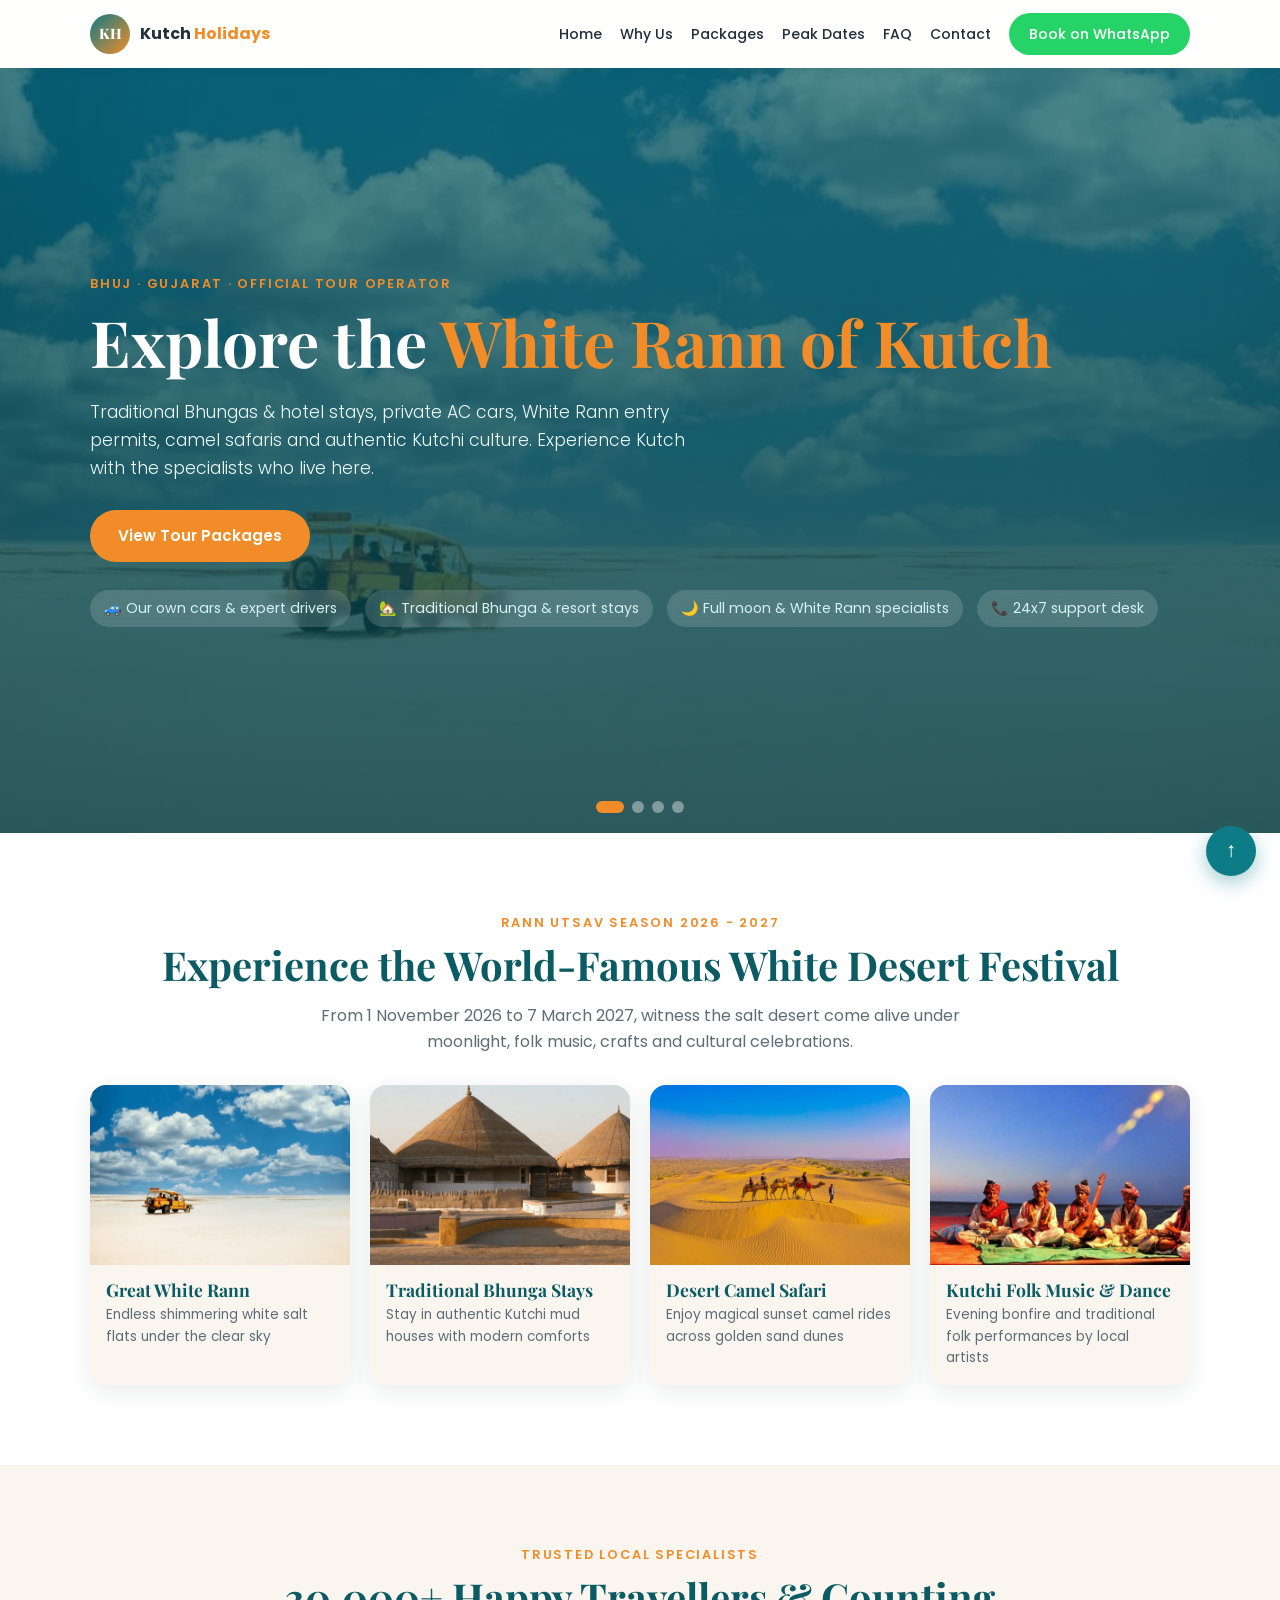
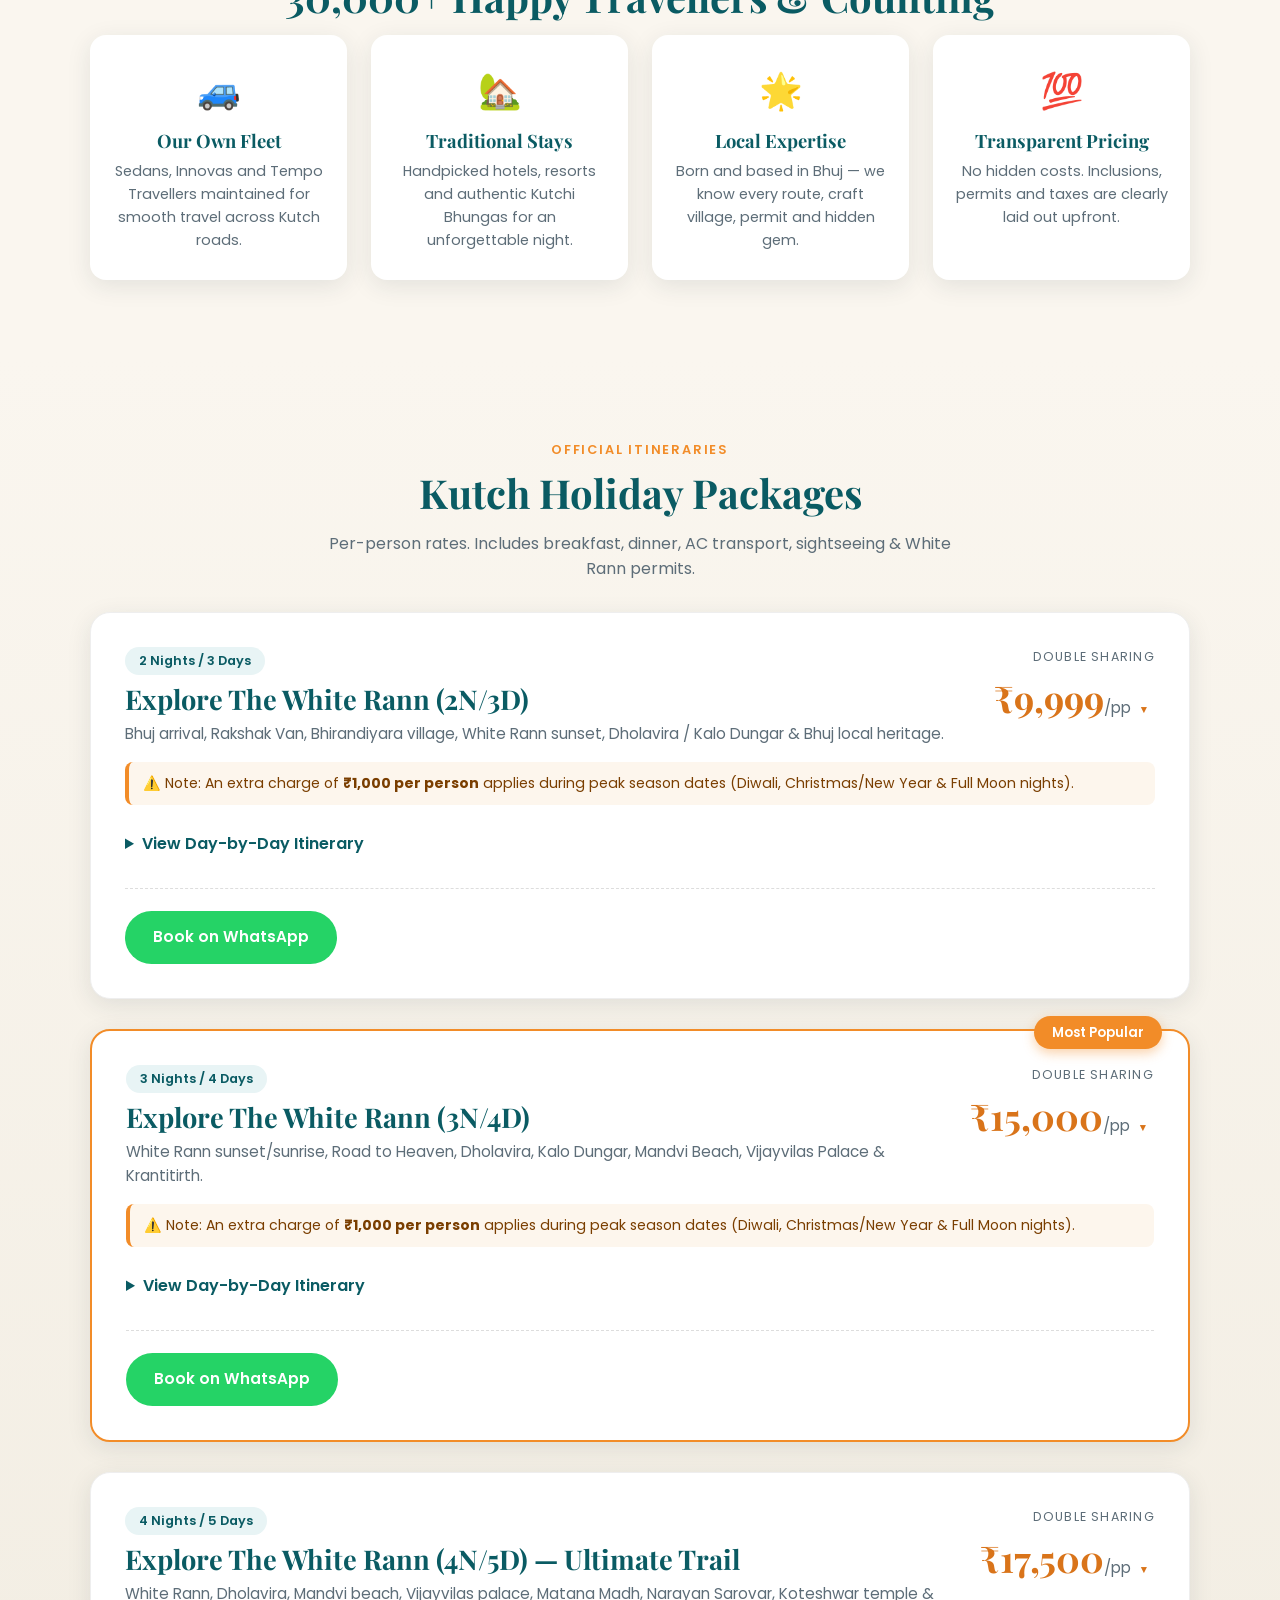
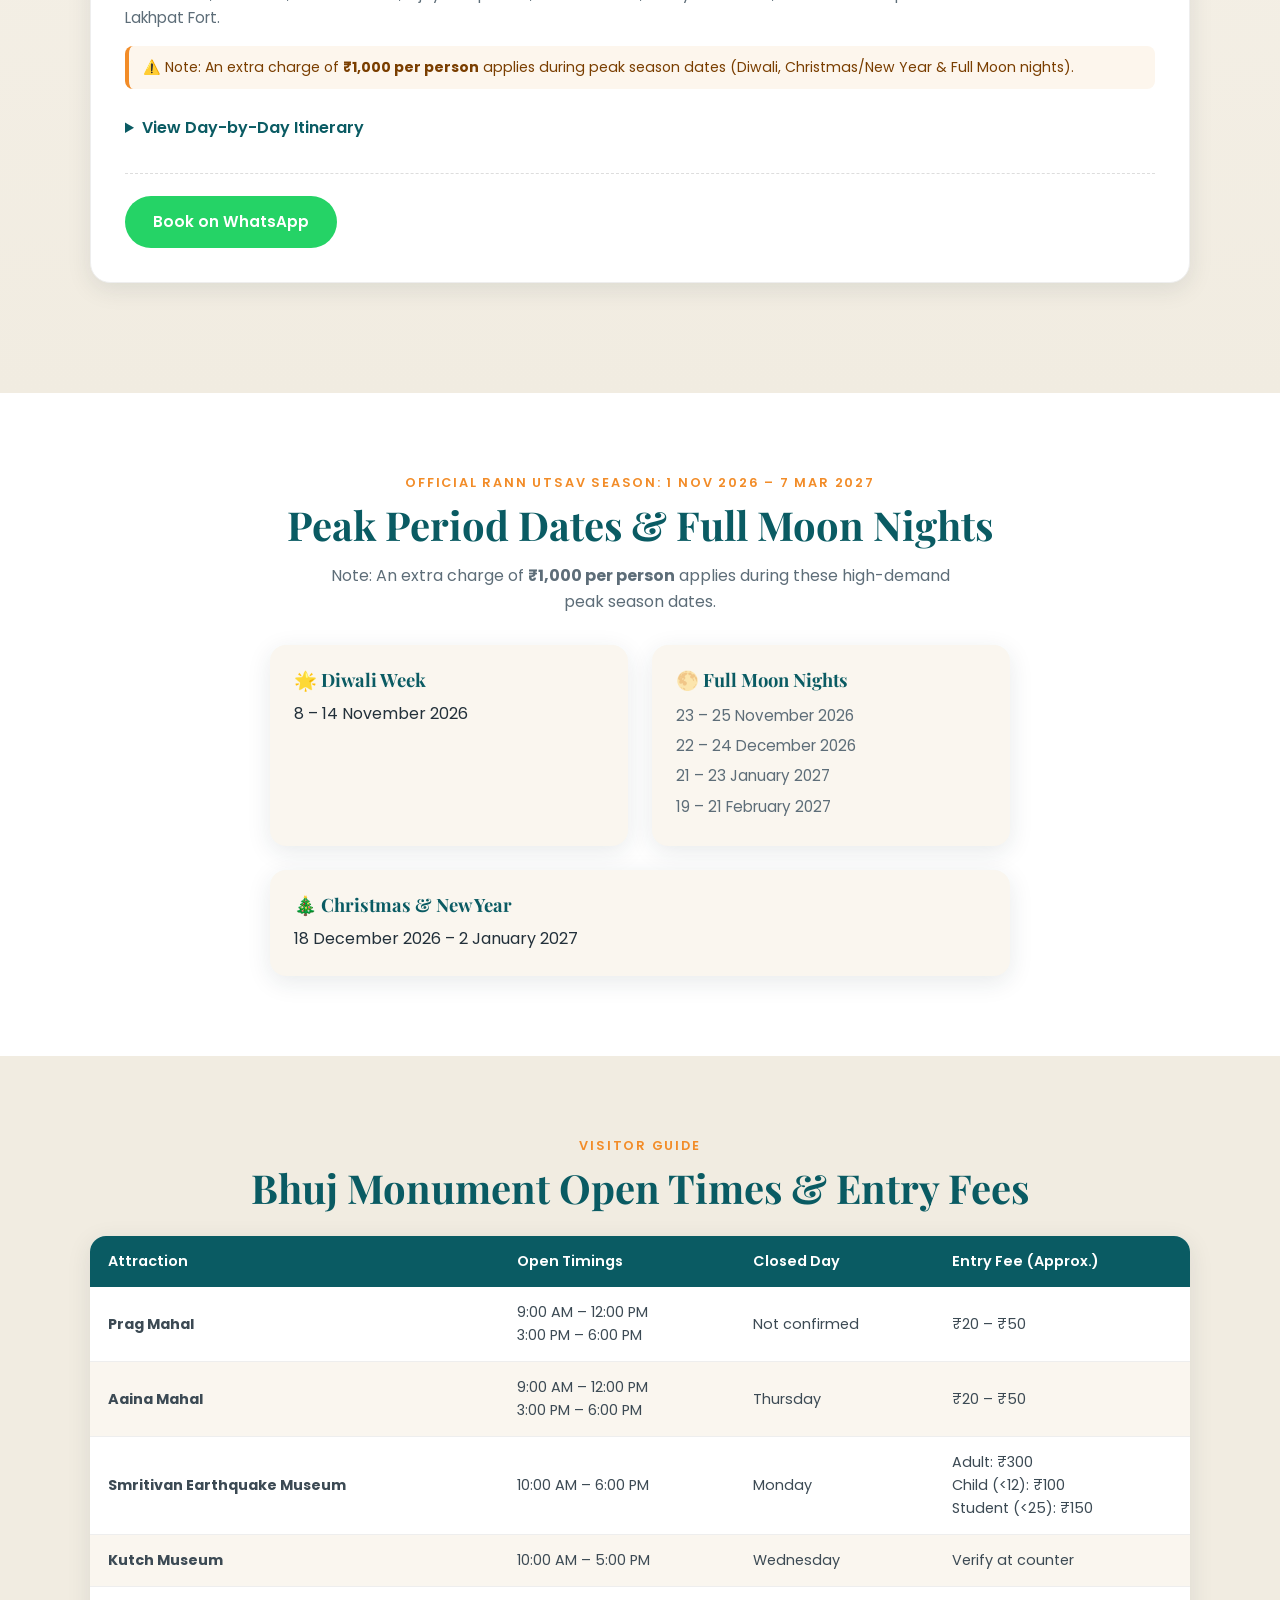
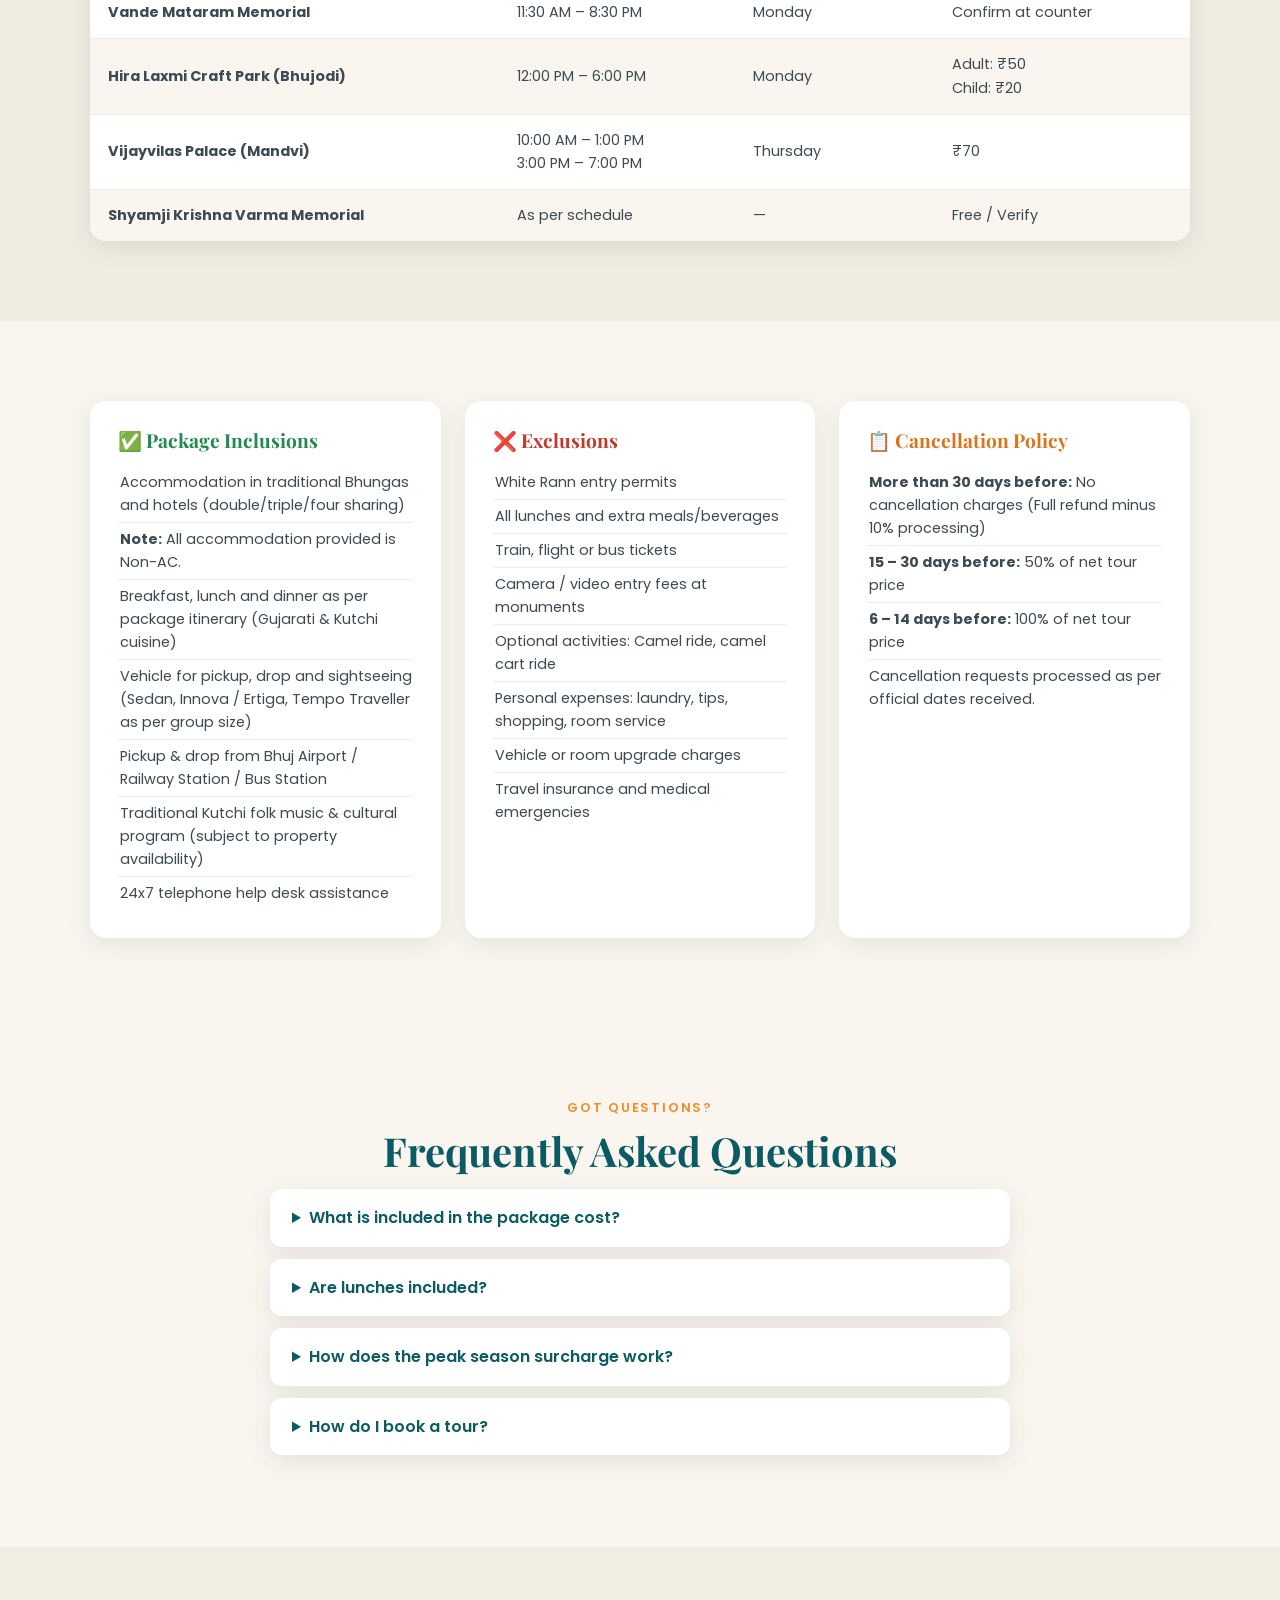
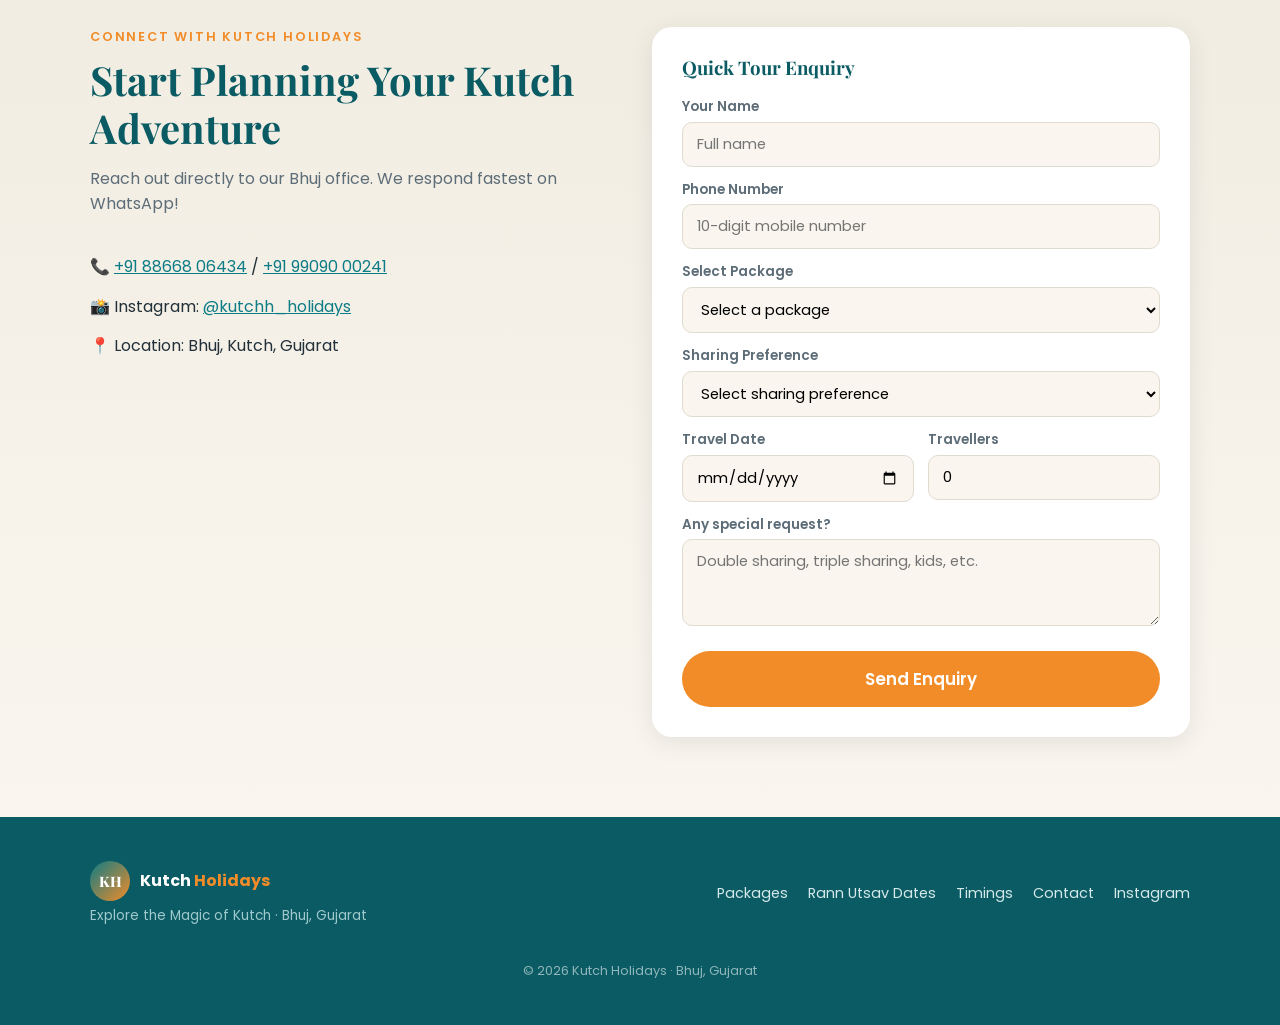
==== website/index.html @ f2c09409 "Initial commit of Kutch Holidays website" ====
<!DOCTYPE html>
<html lang="en">
<head>
<meta charset="UTF-8">
<meta name="viewport" content="width=device-width, initial-scale=1.0">
<title>Kutch Holidays — Explore the Magic of Kutch | Bhuj, Gujarat</title>
<meta name="description" content="Official Kutch Holidays tour packages in Bhuj, Gujarat. 2N/3D, 3N/4D and 4N/5D trips to the Great White Rann, Rann Utsav, Dholavira, Kalo Dungar, Mandvi & craft villages.">
<link rel="preconnect" href="https://fonts.googleapis.com">
<link rel="preconnect" href="https://fonts.gstatic.com" crossorigin>
<link href="https://fonts.googleapis.com/css2?family=Poppins:wght@300;400;500;600;700;800&family=Playfair+Display:wght@600;700;800&display=swap" rel="stylesheet">
<link rel="stylesheet" href="style.css">
</head>
<body>

<!-- ============ NAVBAR ============ -->
<header class="navbar" id="navbar">
  <div class="container nav-inner">
    <a href="#home" class="brand">
      <span class="brand-mark">KH</span>
      <span class="brand-text">Kutch <em>Holidays</em></span>
    </a>
    <nav class="nav-links" id="navLinks">
      <a href="#home">Home</a>
      <a href="#about">Why Us</a>
      <a href="#packages">Packages</a>
      <a href="#peak-dates">Peak Dates</a>
      <a href="#faq">FAQ</a>
      <a href="#contact">Contact</a>
      <a class="btn btn-wa nav-cta" href="https://wa.me/918866806434?text=Hi%20Kutch%20Holidays!%20I%20want%20to%20plan%20a%20trip%20to%20Kutch." target="_blank" rel="noopener">Book on WhatsApp</a>
    </nav>
    <button class="hamburger" id="hamburger" aria-label="Menu">☰</button>
  </div>
</header>

<!-- ============ HERO WITH SLIDER ============ -->
<section class="hero" id="home">
  <!-- Automatic Image Slider Background using high-quality user photos -->
  <div class="hero-slider" id="heroSlider">
    <div class="slide active" style="background-image: linear-gradient(rgba(10,91,99,0.7), rgba(8,63,69,0.85)), url('images/white-rann.webp')"></div>
    <div class="slide" style="background-image: linear-gradient(rgba(10,91,99,0.7), rgba(8,63,69,0.85)), url('images/bhunga-stays.webp')"></div>
    <div class="slide" style="background-image: linear-gradient(rgba(10,91,99,0.7), rgba(8,63,69,0.85)), url('images/camel-safari.webp')"></div>
    <div class="slide" style="background-image: linear-gradient(rgba(10,91,99,0.7), rgba(8,63,69,0.85)), url('images/folk-music.webp')"></div>
  </div>

  <div class="container hero-content">
    <p class="eyebrow">Bhuj · Gujarat · Official Tour Operator</p>
    <h1>Explore the <span class="accent">White Rann of Kutch</span></h1>
    <p class="hero-sub">Traditional Bhungas & hotel stays, private AC cars, White Rann entry permits, camel safaris and authentic Kutchi culture. Experience Kutch with the specialists who live here.</p>
    <div class="hero-btns">
      <a href="#packages" class="btn btn-primary">View Tour Packages</a>
    </div>
    <ul class="hero-badges">
      <li>🚙 Our own cars & expert drivers</li>
      <li>🏡 Traditional Bhunga & resort stays</li>
      <li>🌙 Full moon & White Rann specialists</li>
      <li>📞 24x7 support desk</li>
    </ul>
  </div>

  <!-- Slider Dots Indicator -->
  <div class="slider-dots" id="sliderDots">
    <span class="dot active" onclick="currentSlide(0)"></span>
    <span class="dot" onclick="currentSlide(1)"></span>
    <span class="dot" onclick="currentSlide(2)"></span>
    <span class="dot" onclick="currentSlide(3)"></span>
  </div>
</section>

<!-- ============ RANN UTSAV BANNER SHOWCASE ============ -->
<section class="section rann-showcase" id="rann-utsav">
  <div class="container">
    <p class="eyebrow center">Rann Utsav Season 2026 - 2027</p>
    <h2 class="center">Experience the World-Famous White Desert Festival</h2>
    <p class="lead center">From 1 November 2026 to 7 March 2027, witness the salt desert come alive under moonlight, folk music, crafts and cultural celebrations.</p>

    <div class="rann-gallery-slider">
      <div class="rann-slide">
        <img src="images/white-rann.webp" alt="Great White Rann">
        <h3>Great White Rann</h3>
        <p>Endless shimmering white salt flats under the clear sky</p>
      </div>
      <div class="rann-slide">
        <img src="images/bhunga-stays.webp" alt="Traditional Bhunga Stays">
        <h3>Traditional Bhunga Stays</h3>
        <p>Stay in authentic Kutchi mud houses with modern comforts</p>
      </div>
      <div class="rann-slide">
        <img src="images/camel-safari.webp" alt="Desert Camel Safari">
        <h3>Desert Camel Safari</h3>
        <p>Enjoy magical sunset camel rides across golden sand dunes</p>
      </div>
      <div class="rann-slide">
        <img src="images/folk-music.webp" alt="Kutchi Folk Music & Dance">
        <h3>Kutchi Folk Music & Dance</h3>
        <p>Evening bonfire and traditional folk performances by local artists</p>
      </div>
    </div>
  </div>
</section>

<!-- ============ STATS / WHY KUTCH ============ -->
<section class="section about" id="about">
  <div class="container">
    <p class="eyebrow center">Trusted Local Specialists</p>
    <h2 class="center">30,000+ Happy Travellers & Counting</h2>
    <div class="grid grid-4 feature-grid">
      <div class="feature-card"><div class="feature-icon">🚙</div><h3>Our Own Fleet</h3><p>Sedans, Innovas and Tempo Travellers maintained for smooth travel across Kutch roads.</p></div>
      <div class="feature-card"><div class="feature-icon">🏡</div><h3>Traditional Stays</h3><p>Handpicked hotels, resorts and authentic Kutchi Bhungas for an unforgettable night.</p></div>
      <div class="feature-card"><div class="feature-icon">🌟</div><h3>Local Expertise</h3><p>Born and based in Bhuj — we know every route, craft village, permit and hidden gem.</p></div>
      <div class="feature-card"><div class="feature-icon">💯</div><h3>Transparent Pricing</h3><p>No hidden costs. Inclusions, permits and taxes are clearly laid out upfront.</p></div>
    </div>
  </div>
</section>

<!-- ============ PACKAGES ============ -->
<section class="section packages" id="packages">
  <div class="container">
    <p class="eyebrow center">Official Itineraries</p>
    <h2 class="center">Kutch Holiday Packages</h2>
    <p class="lead center">Per-person rates. Includes breakfast, dinner, AC transport, sightseeing & White Rann permits.</p>

    <!-- ---- Package 1 : 2N/3D ---- -->
    <article class="pkg-card" id="pkg-2n">
      <div class="pkg-head">
        <div class="pkg-title-block">
          <span class="pkg-days">2 Nights / 3 Days</span>
          <h3>Explore The White Rann (2N/3D)</h3>
          <p class="pkg-tagline">Bhuj arrival, Rakshak Van, Bhirandiyara village, White Rann sunset, Dholavira / Kalo Dungar & Bhuj local heritage.</p>
        </div>
        <div class="pkg-price-block">
          <span class="price-from" id="label-2n">Double Sharing</span>
          <div class="price-arrow-wrap" onclick="openRateModal('2N/3D Explore The White Rann', '₹9,999', '₹9,500', '₹9,000', 'price-2n', 'label-2n')">
            <span class="price" id="price-2n">₹9,999<span class="pp">/pp</span></span>
            <span class="dropdown-arrow">▼</span>
          </div>
        </div>
      </div>
      <p class="peak-note">⚠️ <em>Note: An extra charge of <strong>₹1,000 per person</strong> applies during peak season dates (Diwali, Christmas/New Year & Full Moon nights).</em></p>
      <details class="itin-toggle">
        <summary>View Day-by-Day Itinerary</summary>
        <ol class="itin">
          <li><strong>Day 1 · Arrival & White Rann Sunset</strong><br>Pickup from Bhuj Airport / Railway Station / Bus Station. Transfer to traditional Bhunga / cottage / tent in Kutch. Visit <em>Rakshak Van</em> (natural beauty & greenery) and <em>Bhirandiyara Village</em>. Proceed to the spectacular <em>Great White Rann</em> for sunset and photography. Enjoy craft stalls at Rann Utsav, optional camel/cart ride, and traditional Kutchi folk musical program with bonfire (subject to property availability). Dinner and overnight stay in Kutch. <em>(Dinner included)</em></li>
          <li><strong>Day 2 · Rann Sunrise, Kalo Dungar & Dholavira</strong><br>Early morning sunrise view at White Rann, return for breakfast. Drive through <em>Road to Heaven</em> (subject to operational status). Explore <em>Dholavira</em> (Indus Valley Civilization archaeological site), <em>Kalo Dungar</em> (Black Hill, highest point in Kutch), Guru Dattatreya Temple, and Magnetic Hill. Return to hotel. Dinner and overnight stay in Kutch. <em>(Breakfast & Dinner)</em></li>
          <li><strong>Day 3 · Bhuj Local Sightseeing & Departure</strong><br>Breakfast and check-out. Bhuj local sightseeing covering <em>Swaminarayan Temple</em>, <em>Aaina Mahal</em> (mirror work, closed Thursdays), <em>Prag Mahal</em>, <em>Kutch Museum</em> (closed Wednesdays), <em>Vande Mataram Memorial</em> (closed Mondays), <em>Hira Laxmi Memorial Craft Park</em> (closed Mondays), and <em>Bhujodi Craft Village</em>. Drop at Bhuj Airport / Railway Station. Tour ends with wonderful memories! <em>(Breakfast included)</em></li>
        </ol>
      </details>
      <div class="pkg-foot">
        <a class="btn btn-wa" href="https://wa.me/918866806434?text=Hi%20Kutch%20Holidays!%20I%20am%20interested%20in%20the%202N%2F3D%20Explore%20The%20White%20Rann%20package.%20Please%20share%20availability." target="_blank" rel="noopener">Book on WhatsApp</a>
      </div>
    </article>

    <!-- ---- Package 2 : 3N/4D (Most Popular) ---- -->
    <article class="pkg-card popular" id="pkg-3n">
      <div class="ribbon">Most Popular</div>
      <div class="pkg-head">
        <div class="pkg-title-block">
          <span class="pkg-days">3 Nights / 4 Days</span>
          <h3>Explore The White Rann (3N/4D)</h3>
          <p class="pkg-tagline">White Rann sunset/sunrise, Road to Heaven, Dholavira, Kalo Dungar, Mandvi Beach, Vijayvilas Palace & Krantitirth.</p>
        </div>
        <div class="pkg-price-block">
          <span class="price-from" id="label-3n">Double Sharing</span>
          <div class="price-arrow-wrap" onclick="openRateModal('3N/4D Explore The White Rann', '₹15,000', '₹14,000', '₹13,000', 'price-3n', 'label-3n')">
            <span class="price" id="price-3n">₹15,000<span class="pp">/pp</span></span>
            <span class="dropdown-arrow">▼</span>
          </div>
        </div>
      </div>
      <p class="peak-note">⚠️ <em>Note: An extra charge of <strong>₹1,000 per person</strong> applies during peak season dates (Diwali, Christmas/New Year & Full Moon nights).</em></p>
      <details class="itin-toggle">
        <summary>View Day-by-Day Itinerary</summary>
        <ol class="itin">
          <li><strong>Day 1 · Arrival, Rakshak Van & White Rann Sunset</strong><br>Pickup from Bhuj Airport / Railway Station / Bus Station. Check-in at traditional Bhunga / cottage / tent. Visit Rakshak Van and Bhirandiyara Village. Proceed to Great White Rann for sunset, Rann Utsav crafts, optional camel ride, folk music & bonfire. Overnight in Kutch. <em>(Dinner included)</em></li>
          <li><strong>Day 2 · Rann Sunrise, Road to Heaven, Dholavira & Kalo Dungar</strong><br>Sunrise at White Rann, breakfast at resort. Drive along Road to Heaven and Road to Infinity. Explore Dholavira Indus Valley site, Kalo Dungar (highest point), Dattatreya Temple, and Magnetic Hill. Overnight stay in Kutch. <em>(Breakfast & Dinner)</em></li>
          <li><strong>Day 3 · Mandvi Beach, Vijayvilas Palace & Krantitirth</strong><br>Breakfast at hotel. Drive to Mandvi — relax at scenic Mandvi Beach by the Arabian Sea. Visit historic <em>Vijayvilas Palace</em> with its royal architecture. Visit <em>Krantitirth</em> (Shyamji Krishna Varma Memorial) to learn about freedom fighters. Return to Bhuj for overnight stay. <em>(Breakfast & Dinner)</em></li>
          <li><strong>Day 4 · Bhuj Local Sightseeing & Departure</strong><br>Breakfast and check-out. Visit Swaminarayan Temple, Aaina Mahal, Prag Mahal, Kutch Museum, Vande Mataram Memorial, Hira Laxmi Craft Park, and Bhujodi craft village. Drop at Bhuj Airport / Railway Station. <em>(Breakfast included)</em></li>
        </ol>
      </details>
      <div class="pkg-foot">
        <a class="btn btn-wa" href="https://wa.me/918866806434?text=Hi%20Kutch%20Holidays!%20I%20am%20interested%20in%20the%203N%2F4D%20Explore%20The%20White%20Rann%20package.%20Please%20share%20availability." target="_blank" rel="noopener">Book on WhatsApp</a>
      </div>
    </article>

    <!-- ---- Package 3 : 4N/5D ---- -->
    <article class="pkg-card" id="pkg-4n">
      <div class="pkg-head">
        <div class="pkg-title-block">
          <span class="pkg-days">4 Nights / 5 Days</span>
          <h3>Explore The White Rann (4N/5D) — Ultimate Trail</h3>
          <p class="pkg-tagline">White Rann, Dholavira, Mandvi beach, Vijayvilas palace, Matana Madh, Narayan Sarovar, Koteshwar temple & Lakhpat Fort.</p>
        </div>
        <div class="pkg-price-block">
          <span class="price-from" id="label-4n">Double Sharing</span>
          <div class="price-arrow-wrap" onclick="openRateModal('4N/5D Explore The White Rann', '₹17,500', '₹16,500', '₹15,500', 'price-4n', 'label-4n')">
            <span class="price" id="price-4n">₹17,500<span class="pp">/pp</span></span>
            <span class="dropdown-arrow">▼</span>
          </div>
        </div>
      </div>
      <p class="peak-note">⚠️ <em>Note: An extra charge of <strong>₹1,000 per person</strong> applies during peak season dates (Diwali, Christmas/New Year & Full Moon nights).</em></p>
      <details class="itin-toggle">
        <summary>View Day-by-Day Itinerary</summary>
        <ol class="itin">
          <li><strong>Day 1 · Arrival, Rakshak Van & White Rann Sunset</strong><br>Pickup from Bhuj, check-in at traditional Bhunga/cottage. Visit Rakshak Van, Bhirandiyara Village, Great White Rann sunset, craft stalls, cultural folk program & bonfire. Overnight stay. <em>(Dinner included)</em></li>
          <li><strong>Day 2 · Sunrise, Road to Heaven, Dholavira & Kalo Dungar</strong><br>White Rann sunrise, breakfast. Road to Heaven, Dholavira Indus Valley site, Kalo Dungar Black Hill, Dattatreya Temple & Magnetic Hill. Overnight stay. <em>(Breakfast & Dinner)</em></li>
          <li><strong>Day 3 · Mandvi Beach, Vijayvilas Palace & Krantitirth</strong><br>Breakfast, drive to Mandvi. Mandvi Beach coastal relaxation, Vijayvilas Palace royal architecture, Krantitirth patriotic memorial. Return to Bhuj for overnight stay. <em>(Breakfast & Dinner)</em></li>
          <li><strong>Day 4 · Matana Madh, Narayan Sarovar, Koteshwar & Lakhpat Fort</strong><br>Breakfast at hotel. Visit sacred pilgrimage site <em>Matana Madh</em>, holy <em>Narayan Sarovar</em> lake, <em>Koteshwar Mahadev Temple</em> near the Arabian Sea, and historic <em>Lakhpat Fort</em> with stunning border views. Return to Bhuj for overnight stay. <em>(Breakfast & Dinner)</em></li>
          <li><strong>Day 5 · Bhuj Local Sightseeing & Departure</strong><br>Breakfast and check-out. Bhuj local sightseeing: Swaminarayan Temple, Aaina Mahal, Prag Mahal, Kutch Museum, Vande Mataram Memorial, Hira Laxmi Craft Park, Bhujodi craft village. Drop at Bhuj Airport / Railway Station. Tour ends! <em>(Breakfast included)</em></li>
        </ol>
      </details>
      <div class="pkg-foot">
        <a class="btn btn-wa" href="https://wa.me/918866806434?text=Hi%20Kutch%20Holidays!%20I%20am%20interested%20in%20the%204N%2F5D%20Explore%20The%20White%20Rann%20package.%20Please%20share%20availability." target="_blank" rel="noopener">Book on WhatsApp</a>
      </div>
    </article>
  </div>
</section>

<!-- ============ RATE CHECK POPUP MODAL ============ -->
<div class="modal-overlay" id="rateModal">
  <div class="modal-card">
    <button class="modal-close" onclick="closeRateModal()">✕</button>
    <h3 id="modalPkgTitle">Package Rates</h3>
    <p class="modal-subtitle">Select your sharing preference below:</p>

    <div class="modal-select-group">
      <label>Sharing Type</label>
      <select id="sharingSelect" onchange="updateSharingRate()">
        <option value="double">Double Sharing</option>
        <option value="triple">Triple Sharing</option>
        <option value="four">Four Sharing</option>
      </select>
    </div>

    <div class="modal-price-box">
      <span class="modal-price-label">Per Person Rate</span>
      <span class="modal-price-val" id="modalPriceVal">₹9,999</span>
    </div>

    <div class="modal-note">
      ⚠️ <strong>Peak Season Note:</strong> An extra charge of <strong>₹1,000 per person</strong> applies during Diwali, Christmas/New Year and Full Moon nights.
    </div>

    <div class="modal-actions">
      <button class="btn btn-primary" style="width:100%" onclick="applyCustomPackageInquiry()">Custom Package Inquiry</button>
    </div>
  </div>
</div>

<!-- ============ RANN UTSAV PEAK DATES ============ -->
<section class="section peak-section" id="peak-dates">
  <div class="container narrow">
    <p class="eyebrow center">Official Rann Utsav Season: 1 Nov 2026 – 7 Mar 2027</p>
    <h2 class="center">Peak Period Dates & Full Moon Nights</h2>
    <p class="center lead">Note: An extra charge of <strong>₹1,000 per person</strong> applies during these high-demand peak season dates.</p>
    <div class="grid grid-2 peak-grid">
      <div class="peak-card">
        <h3>🌟 Diwali Week</h3>
        <p>8 – 14 November 2026</p>
      </div>
      <div class="peak-card">
        <h3>🌕 Full Moon Nights</h3>
        <ul>
          <li>23 – 25 November 2026</li>
          <li>22 – 24 December 2026</li>
          <li>21 – 23 January 2027</li>
          <li>19 – 21 February 2027</li>
        </ul>
      </div>
      <div class="peak-card" style="grid-column:1/-1">
        <h3>🎄 Christmas & New Year</h3>
        <p>18 December 2026 – 2 January 2027</p>
      </div>
    </div>
  </div>
</section>

<!-- ============ MONUMENT TIMINGS ============ -->
<section class="section monument-section" id="monuments">
  <div class="container">
    <p class="eyebrow center">Visitor Guide</p>
    <h2 class="center">Bhuj Monument Open Times & Entry Fees</h2>
    <div class="table-wrap">
      <table class="monument-table">
        <thead>
          <tr>
            <th>Attraction</th>
            <th>Open Timings</th>
            <th>Closed Day</th>
            <th>Entry Fee (Approx.)</th>
          </tr>
        </thead>
        <tbody>
          <tr>
            <td><strong>Prag Mahal</strong></td>
            <td>9:00 AM – 12:00 PM<br>3:00 PM – 6:00 PM</td>
            <td>Not confirmed</td>
            <td>₹20 – ₹50</td>
          </tr>
          <tr>
            <td><strong>Aaina Mahal</strong></td>
            <td>9:00 AM – 12:00 PM<br>3:00 PM – 6:00 PM</td>
            <td>Thursday</td>
            <td>₹20 – ₹50</td>
          </tr>
          <tr>
            <td><strong>Smritivan Earthquake Museum</strong></td>
            <td>10:00 AM – 6:00 PM</td>
            <td>Monday</td>
            <td>Adult: ₹300<br>Child (&lt;12): ₹100<br>Student (&lt;25): ₹150</td>
          </tr>
          <tr>
            <td><strong>Kutch Museum</strong></td>
            <td>10:00 AM – 5:00 PM</td>
            <td>Wednesday</td>
            <td>Verify at counter</td>
          </tr>
          <tr>
            <td><strong>Vande Mataram Memorial</strong></td>
            <td>11:30 AM – 8:30 PM</td>
            <td>Monday</td>
            <td>Confirm at counter</td>
          </tr>
          <tr>
            <td><strong>Hira Laxmi Craft Park (Bhujodi)</strong></td>
            <td>12:00 PM – 6:00 PM</td>
            <td>Monday</td>
            <td>Adult: ₹50<br>Child: ₹20</td>
          </tr>
          <tr>
            <td><strong>Vijayvilas Palace (Mandvi)</strong></td>
            <td>10:00 AM – 1:00 PM<br>3:00 PM – 7:00 PM</td>
            <td>Thursday</td>
            <td>₹70</td>
          </tr>
          <tr>
            <td><strong>Shyamji Krishna Varma Memorial</strong></td>
            <td>As per schedule</td>
            <td>—</td>
            <td>Free / Verify</td>
          </tr>
        </tbody>
      </table>
    </div>
  </div>
</section>

<!-- ============ INCLUSIONS / EXCLUSIONS / TERMS ============ -->
<section class="section info-band">
  <div class="container grid grid-3">
    <div class="info-card green">
      <h3>✅ Package Inclusions</h3>
      <ul>
        <li>Accommodation in traditional Bhungas and hotels (double/triple/four sharing)</li>
        <li><strong>Note:</strong> All accommodation provided is Non-AC.</li>
        <li>Breakfast, lunch and dinner as per package itinerary (Gujarati & Kutchi cuisine)</li>
        <li>Vehicle for pickup, drop and sightseeing (Sedan, Innova / Ertiga, Tempo Traveller as per group size)</li>
        <li>Pickup & drop from Bhuj Airport / Railway Station / Bus Station</li>
        <li>Traditional Kutchi folk music & cultural program (subject to property availability)</li>
        <li>24x7 telephone help desk assistance</li>
      </ul>
    </div>
    <div class="info-card red">
      <h3>❌ Exclusions</h3>
      <ul>
        <li>White Rann entry permits</li>
        <li>All lunches and extra meals/beverages</li>
        <li>Train, flight or bus tickets</li>
        <li>Camera / video entry fees at monuments</li>
        <li>Optional activities: Camel ride, camel cart ride</li>
        <li>Personal expenses: laundry, tips, shopping, room service</li>
        <li>Vehicle or room upgrade charges</li>
        <li>Travel insurance and medical emergencies</li>
      </ul>
    </div>
    <div class="info-card amber">
      <h3>📋 Cancellation Policy</h3>
      <ul>
        <li><strong>More than 30 days before:</strong> No cancellation charges (Full refund minus 10% processing)</li>
        <li><strong>15 – 30 days before:</strong> 50% of net tour price</li>
        <li><strong>6 – 14 days before:</strong> 100% of net tour price</li>
        <li>Cancellation requests processed as per official dates received.</li>
      </ul>
    </div>
  </div>
</section>

<!-- ============ FAQ ============ -->
<section class="section faq" id="faq">
  <div class="container narrow">
    <p class="eyebrow center">Got questions?</p>
    <h2 class="center">Frequently Asked Questions</h2>
    <details><summary>What is included in the package cost?</summary><p>All hotel/Bhunga stays (Non-AC), breakfast & dinner as per package itinerary, vehicle transport with driver for all sightseeing, station/airport transfers, and White Rann permits.</p></details>
    <details><summary>Are lunches included?</summary><p>Lunches are not included in the standard package so you can explore local Kutchi food and street delicacies during sightseeing at your own pace.</p></details>
    <details><summary>How does the peak season surcharge work?</summary><p>During Diwali, Christmas & New Year, and Full Moon nights, rates are ₹1,000 extra per person due to high resort demand during Rann Utsav.</p></details>
    <details><summary>How do I book a tour?</summary><p>You can instantly message us on WhatsApp at <strong>99090 00241</strong> or <strong>88668 06434</strong> with your travel dates and group size. We confirm availability within minutes.</p></details>
  </div>
</section>

<!-- ============ CONTACT / ENQUIRY ============ -->
<section class="section contact" id="contact">
  <div class="container grid grid-2 contact-grid">
    <div>
      <p class="eyebrow">Connect With Kutch Holidays</p>
      <h2>Start Planning Your Kutch Adventure</h2>
      <p class="lead">Reach out directly to our Bhuj office. We respond fastest on WhatsApp!</p>
      <ul class="contact-list">
        <li>📞 <a href="tel:+918866806434">+91 88668 06434</a> / <a href="tel:+919909000241">+91 99090 00241</a></li>
        <li>📸 Instagram: <a href="https://instagram.com/kutchh_holidays" target="_blank" rel="noopener">@kutchh_holidays</a></li>
        <li>📍 Location: Bhuj, Kutch, Gujarat</li>
      </ul>
    </div>
    <form class="enquiry-form" id="enquiryForm" action="https://formspree.io/f/YOUR_FORM_ID" method="POST">
      <h3>Quick Tour Enquiry</h3>
      <label>Your Name<input type="text" name="name" required placeholder="Full name" oninput="this.value = this.value.replace(/[0-9]/g, '')"></label>
      <label>Phone Number<input type="tel" name="phone" required placeholder="10-digit mobile number" pattern="[0-9]{10}" title="Please enter a 10-digit mobile number" maxlength="10" oninput="this.value = this.value.replace(/[^0-9]/g, '')"></label>
      <label>Select Package
        <select name="package" id="packageSelect" required>
          <option value="" disabled selected>Select a package</option>
          <option>2N/3D Explore The White Rann</option>
          <option>3N/4D Explore The White Rann</option>
          <option>4N/5D Explore The White Rann</option>
          <option>Custom Itinerary / Other</option>
        </select>
      </label>
      <label>Sharing Preference
        <select name="sharing" id="sharingFormSelect" required>
          <option value="" disabled selected>Select sharing preference</option>
          <option value="double">Double Sharing</option>
          <option value="triple">Triple Sharing</option>
          <option value="four">Four Sharing</option>
        </select>
      </label>
      <div class="form-row">
        <label>Travel Date<input type="date" name="date" id="dateInput" required></label>
        <label>Travellers<input type="number" name="travellers" id="travellersInput" min="1" value="0" required></label>
      </div>
      <label>Any special request?<textarea name="message" rows="3" placeholder="Double sharing, triple sharing, kids, etc." required></textarea></label>
      <button type="submit" class="btn btn-primary big">Send Enquiry</button>
    </form>
  </div>
</section>

<!-- ============ FOOTER ============ -->
<footer class="footer">
  <div class="container footer-inner">
    <div>
      <a href="#home" class="brand light"><span class="brand-mark">KH</span><span class="brand-text">Kutch <em>Holidays</em></span></a>
      <p class="tagline">Explore the Magic of Kutch · Bhuj, Gujarat</p>
    </div>
    <div class="footer-links">
      <a href="#packages">Packages</a>
      <a href="#peak-dates">Rann Utsav Dates</a>
      <a href="#monuments">Timings</a>
      <a href="#contact">Contact</a>
      <a href="https://instagram.com/kutchh_holidays" target="_blank" rel="noopener">Instagram</a>
    </div>
    <p class="copyright">© 2026 Kutch Holidays · Bhuj, Gujarat</p>
  </div>
</footer>

<a class="up-float" href="#home" aria-label="Back to top">↑</a>

<script src="script.js"></script>
</body>
</html>
---- website/style.css ----
/* ===== Kutch Holidays — brand palette from logo ===== */
:root{
  --teal:#0e7c86;
  --teal-dark:#0a5b63;
  --orange:#f28c28;
  --orange-dark:#d9741a;
  --sand:#faf6ef;
  --ink:#22303a;
  --muted:#5d6d78;
  --white:#ffffff;
  --radius:16px;
  --shadow:0 6px 24px rgba(34,48,58,.10);
}
*{margin:0;padding:0;box-sizing:border-box;scrollbar-width:none;-ms-overflow-style:none}
*::-webkit-scrollbar{display:none;width:0;height:0}
html{scroll-behavior:smooth;scrollbar-width:none;-ms-overflow-style:none}
html::-webkit-scrollbar{display:none;width:0;height:0}
body{font-family:'Poppins',sans-serif;color:var(--ink);background:var(--sand);line-height:1.6;scrollbar-width:none;-ms-overflow-style:none}
body::-webkit-scrollbar{display:none;width:0;height:0}
h1,h2,h3{font-family:'Playfair Display',serif;line-height:1.2}
img{max-width:100%;height:auto;display:block}
a{color:var(--teal)}
.container{width:100%;max-width:1140px;margin:0 auto;padding:0 20px}
.narrow{max-width:780px}
.center{text-align:center}
.section{padding:80px 0}
.eyebrow{color:var(--orange);font-weight:600;text-transform:uppercase;letter-spacing:.14em;font-size:.8rem;margin-bottom:8px}
h2{font-size:clamp(1.7rem,3.5vw,2.5rem);margin-bottom:14px;color:var(--teal-dark)}
.lead{color:var(--muted);max-width:640px;margin:0 auto 30px}
.note{color:var(--muted);font-size:.85rem}

/* ===== Buttons ===== */
.btn{display:inline-block;padding:12px 26px;border-radius:999px;font-weight:600;font-size:.95rem;
  text-decoration:none;border:2px solid transparent;cursor:pointer;transition:.2s;font-family:'Poppins',sans-serif}
.btn.big{padding:15px 34px;font-size:1.05rem}
.btn-primary{background:var(--orange);color:#fff}
.btn-primary:hover{background:var(--orange-dark);transform:translateY(-2px)}
.btn-wa{background:#25d366;color:#fff}
.btn-wa:hover{background:#1eb857;transform:translateY(-2px)}
.btn-outline{border-color:var(--teal);color:var(--teal);background:transparent}
.btn-outline:hover{background:var(--teal);color:#fff}

/* ===== Seamless Price & Arrow Dropdown Trigger ===== */
.price-arrow-wrap{display:inline-flex;align-items:baseline;gap:6px;cursor:pointer;padding:2px 6px;border-radius:8px;transition:.2s}
.price-arrow-wrap:hover{background:rgba(242,140,40,.08)}
.price{font-family:'Playfair Display',serif;font-size:2.3rem;font-weight:700;color:var(--orange-dark)}
.pp{font-size:.95rem;color:var(--muted);font-family:'Poppins',sans-serif;font-weight:400}
.dropdown-arrow{font-size:.65rem;color:var(--orange-dark);font-family:'Poppins',sans-serif;font-weight:600;
  vertical-align:middle;margin-left:2px;display:inline-block;transition:transform .2s}
.price-arrow-wrap:hover .dropdown-arrow{transform:translateY(2px)}

/* ===== Navbar ===== */
.navbar{position:sticky;top:0;z-index:50;background:rgba(255,255,255,.94);backdrop-filter:blur(8px);box-shadow:0 2px 12px rgba(0,0,0,.06)}
.nav-inner{display:flex;align-items:center;justify-content:space-between;height:68px}
.brand{display:flex;align-items:center;gap:10px;text-decoration:none;color:var(--ink);font-weight:700}
.brand-mark{width:40px;height:40px;border-radius:50%;background:linear-gradient(135deg,var(--teal),var(--orange));
  color:#fff;display:grid;place-items:center;font-weight:800;font-size:.9rem;font-family:'Playfair Display',serif}
.brand-text em{color:var(--orange);font-style:normal}
.nav-links{display:flex;align-items:center;gap:18px}
.nav-links a{text-decoration:none;color:var(--ink);font-weight:500;font-size:.88rem}
.nav-links a:hover{color:var(--teal)}
.nav-cta{color:#fff!important;padding:8px 18px}
.hamburger{display:none;background:none;border:none;font-size:1.6rem;color:var(--teal-dark);cursor:pointer}

/* ===== Hero with Auto-Sliding Background ===== */
.hero{position:relative;min-height:85vh;display:flex;align-items:center;color:#fff;overflow:hidden}
.hero-slider{position:absolute;inset:0;z-index:1}
.hero-slider .slide{position:absolute;inset:0;background-size:cover;background-position:center;
  opacity:0;transition:opacity 1.2s ease-in-out;transform:scale(1.03)}
.hero-slider .slide.active{opacity:1;transform:scale(1)}
.hero-content{position:relative;z-index:2;padding:90px 20px 70px;width:100%}
.hero h1{font-size:clamp(2.3rem,6vw,4rem);margin:10px 0 18px}
.accent{color:var(--orange)}
.hero-sub{max-width:620px;font-size:1.08rem;font-weight:300;color:#eafafb}
.hero-btns{display:flex;gap:14px;flex-wrap:wrap;margin:28px 0}
.hero-badges{list-style:none;display:flex;gap:14px;flex-wrap:wrap;font-size:.88rem;color:#d5f1f3;margin-bottom:20px}
.hero-badges li{background:rgba(255,255,255,.15);backdrop-filter:blur(4px);padding:7px 14px;border-radius:999px}
.slider-dots{position:absolute;bottom:20px;left:50%;transform:translateX(-50%);z-index:3;display:flex;gap:8px}
.slider-dots .dot{width:12px;height:12px;border-radius:50%;background:rgba(255,255,255,.4);cursor:pointer;transition:.3s}
.slider-dots .dot.active{background:var(--orange);width:28px;border-radius:6px}

/* ===== Rann Showcase Grid ===== */
.rann-showcase{background:var(--white)}
.rann-gallery-slider{display:grid;grid-template-columns:repeat(4,1fr);gap:20px;margin-top:30px}
.rann-slide{background:var(--sand);border-radius:var(--radius);overflow:hidden;box-shadow:var(--shadow);transition:.3s}
.rann-slide:hover{transform:translateY(-6px)}
.rann-slide img{width:100%;height:180px;object-fit:cover}
.rann-slide h3{font-size:1.1rem;color:var(--teal-dark);padding:14px 16px 4px}
.rann-slide p{font-size:.85rem;color:var(--muted);padding:0 16px 16px}

/* ===== Grids / features ===== */
.grid{display:grid;gap:24px}
.grid-2{grid-template-columns:repeat(2,1fr)}
.grid-3{grid-template-columns:repeat(3,1fr)}
.grid-4{grid-template-columns:repeat(4,1fr)}
.feature-card{background:#fff;border-radius:var(--radius);padding:28px 22px;box-shadow:var(--shadow);text-align:center}
.feature-icon{font-size:2.2rem;margin-bottom:10px}
.feature-card h3{color:var(--teal-dark);font-size:1.15rem;margin-bottom:8px}
.feature-card p{color:var(--muted);font-size:.9rem}

/* ===== Packages ===== */
.packages{background:linear-gradient(180deg,var(--sand) 0%,#f1ece1 100%)}
.pkg-card{position:relative;background:#fff;border-radius:20px;box-shadow:var(--shadow);
  padding:34px;margin:30px 0;border:1px solid #eee}
.pkg-card.popular{border:2px solid var(--orange)}
.ribbon{position:absolute;top:-15px;right:26px;background:var(--orange);color:#fff;
  padding:6px 18px;border-radius:999px;font-weight:600;font-size:.82rem;box-shadow:0 4px 12px rgba(242,140,40,.4)}
.pkg-head{display:flex;justify-content:space-between;gap:30px;flex-wrap:wrap}
.pkg-days{display:inline-block;background:#e8f4f5;color:var(--teal-dark);font-weight:600;
  font-size:.8rem;padding:4px 14px;border-radius:999px;margin-bottom:8px}
.pkg-title-block{flex:1 1 420px}
.pkg-title-block h3{font-size:clamp(1.3rem,2.5vw,1.7rem);color:var(--teal-dark)}
.pkg-tagline{color:var(--muted);margin-top:6px;font-size:.95rem}
.pkg-price-block{flex:0 0 auto;text-align:right}
.price-from{display:block;font-size:.78rem;color:var(--muted);text-transform:uppercase;letter-spacing:.1em}

/* ===== Rate Check Popup Modal ===== */
.modal-overlay{position:fixed;inset:0;background:rgba(0,0,0,.5);backdrop-filter:blur(4px);
  z-index:100;display:grid;place-items:center;opacity:0;pointer-events:none;transition:.25s;padding:16px}
.modal-overlay.open{opacity:1;pointer-events:auto}
.modal-card{background:#fff;border-radius:20px;padding:34px;width:100%;max-width:420px;max-height:90vh;overflow-y:auto;
  box-shadow:0 12px 40px rgba(0,0,0,.2);position:relative;transform:scale(0.95);transition:.25s}
.modal-overlay.open .modal-card{transform:scale(1)}
.modal-close{position:absolute;top:16px;right:18px;background:none;border:none;font-size:1.4rem;
  cursor:pointer;color:var(--muted)}
.modal-card h3{color:var(--teal-dark);font-size:1.4rem;margin-bottom:4px}
.modal-subtitle{color:var(--muted);font-size:.88rem;margin-bottom:20px}
.modal-select-group{margin-bottom:18px}
.modal-select-group label{display:block;font-size:.82rem;font-weight:600;color:var(--muted);margin-bottom:6px}
.modal-select-group select{width:100%;padding:11px 14px;border:1.5px solid #e0dbcf;border-radius:10px;
  font-family:'Poppins',sans-serif;font-size:.95rem;background:var(--sand);outline:none}
.modal-select-group select:focus{border-color:var(--teal)}
.modal-price-box{background:var(--sand);border-radius:12px;padding:16px;text-align:center;margin-bottom:18px}
.modal-price-label{display:block;font-size:.8rem;color:var(--muted);text-transform:uppercase;letter-spacing:.08em}
.modal-price-val{font-family:'Playfair Display',serif;font-size:2.2rem;font-weight:700;color:var(--orange-dark)}
.modal-note{background:#fdf6ed;border-left:3px solid var(--orange);padding:10px 12px;border-radius:6px;font-size:.82rem;color:#7a3e00;margin-bottom:20px}
.modal-actions{display:flex;gap:10px}
.modal-actions .btn{flex:1;text-align:center;padding:11px 16px}

.peak-note{background:#fdf6ed;border-left:4px solid var(--orange);padding:10px 14px;border-radius:8px;font-size:.88rem;color:#a85a00;margin:16px 0}
.peak-note em{font-style:normal;color:#7a3e00}
.pkg-highlights{display:flex;flex-wrap:wrap;gap:8px;margin:20px 0}
.pkg-highlights span{background:#fdf1e3;color:var(--orange-dark);font-size:.8rem;font-weight:500;
  padding:5px 13px;border-radius:999px}
.itin-toggle{margin-top:8px}
.itin-toggle summary{cursor:pointer;font-weight:600;color:var(--teal-dark);padding:10px 0;font-size:1rem}
.itin{list-style:none;counter-reset:day;margin-top:10px}
.itin li{counter-increment:day;position:relative;padding:16px 16px 16px 64px;margin-bottom:10px;
  background:var(--sand);border-radius:12px;font-size:.92rem;color:#3c4a54}
.itin li::before{content:"Day " counter(day);position:absolute;left:14px;top:16px;width:38px;
  background:var(--teal);color:#fff;border-radius:8px;text-align:center;font-size:.7rem;
  font-weight:700;padding:4px 0;letter-spacing:.03em}
.pkg-foot{display:flex;gap:14px;flex-wrap:wrap;margin-top:22px;padding-top:22px;border-top:1px dashed #ddd}

/* ===== Peak dates & Monument table ===== */
.peak-section{background:var(--white)}
.peak-grid{margin-top:30px}
.peak-card{background:var(--sand);border-radius:var(--radius);padding:24px;box-shadow:var(--shadow)}
.peak-card h3{color:var(--teal-dark);font-size:1.15rem;margin-bottom:10px}
.peak-card ul{list-style:none;font-size:.95rem;color:var(--muted)}
.peak-card li{padding:3px 0}

.monument-section{background:#f1ece1}
.table-wrap{background:#fff;border-radius:var(--radius);overflow:hidden;box-shadow:var(--shadow);margin-top:24px}
.monument-table{width:100%;border-collapse:collapse;font-size:.9rem}
.monument-table th{background:var(--teal-dark);color:#fff;text-align:left;padding:14px 18px;font-weight:600}
.monument-table td{padding:14px 18px;border-bottom:1px solid #eee;color:#3c4a54}
.monument-table tr:last-child td{border-bottom:none}
.monument-table tr:nth-child(even){background:var(--sand)}

/* ===== Inclusions band ===== */
.info-card{border-radius:var(--radius);padding:28px;background:#fff;box-shadow:var(--shadow)}
.info-card h3{margin-bottom:14px;font-size:1.2rem}
.info-card ul{list-style:none;font-size:.9rem;color:#3c4a54}
.info-card li{padding:5px 0 5px 2px;border-bottom:1px solid #f1ede4}
.info-card li:last-child{border-bottom:none}
.info-card.green h3{color:#1e8a4c}
.info-card.red h3{color:#c0392b}
.info-card.amber h3{color:var(--orange-dark)}

/* ===== FAQ ===== */
.faq details{background:#fff;border-radius:12px;padding:16px 22px;margin-bottom:12px;box-shadow:var(--shadow)}
.faq summary{cursor:pointer;font-weight:600;color:var(--teal-dark)}
.faq details p{margin-top:10px;color:var(--muted);font-size:.92rem}

/* ===== Contact ===== */
.contact{background:linear-gradient(180deg,#f1ece1 0%,var(--sand) 100%)}
.contact-grid{align-items:start}
.contact-list{list-style:none;margin:20px 0 26px}
.contact-list li{padding:7px 0;font-size:1rem}
.enquiry-form{background:#fff;border-radius:20px;padding:30px;box-shadow:var(--shadow)}
.enquiry-form h3{color:var(--teal-dark);margin-bottom:16px}
.enquiry-form label{display:block;font-size:.85rem;font-weight:600;color:var(--muted);margin-bottom:12px}
.enquiry-form input,.enquiry-form select,.enquiry-form textarea{
  width:100%;margin-top:4px;padding:11px 14px;border:1.5px solid #e0dbcf;border-radius:10px;
  font-family:'Poppins',sans-serif;font-size:.92rem;background:var(--sand)}
.enquiry-form input:focus,.enquiry-form textarea:focus,.enquiry-form select:focus{outline:none;border-color:var(--teal)}
.form-row{display:grid;grid-template-columns:1fr 1fr;gap:14px}
.enquiry-form button{width:100%;margin-top:6px;border:none}

/* ===== Footer ===== */
.footer{background:var(--teal-dark);color:#d5e9ea;padding:44px 0}
.footer-inner{display:flex;justify-content:space-between;align-items:center;flex-wrap:wrap;gap:20px}
.brand.light .brand-text{color:#fff}
.tagline{font-size:.85rem;color:#9fc9cd;margin-top:4px}
.footer-links{display:flex;gap:20px}
.footer-links a{color:#d5e9ea;text-decoration:none;font-size:.9rem}
.footer-links a:hover{color:var(--orange)}
.copyright{font-size:.8rem;color:#8fb6ba;flex-basis:100%;text-align:center;margin-top:14px}

/* ===== Floating Up Button ===== */
.up-float{position:fixed;bottom:24px;right:24px;z-index:60;width:50px;height:50px;border-radius:50%;
  background:var(--teal);color:#fff;display:flex;align-items:center;justify-content:center;
  font-size:1.3rem;line-height:1;text-decoration:none;padding-bottom:2px;
  box-shadow:0 6px 20px rgba(14,124,134,.4);transition:.2s}
.up-float:hover{transform:translateY(-3px);background:var(--teal-dark)}

/* ===== Responsive ===== */
@media (max-width:900px){
  .grid-4,.rann-gallery-slider{grid-template-columns:repeat(2,1fr)}
  .grid-3{grid-template-columns:1fr}
  .pkg-title-block{flex:1 1 100%}
  .pkg-price-block{text-align:left;width:100%}
}
@media (max-width:720px){
  .nav-links{position:fixed;top:68px;left:0;right:0;background:#fff;flex-direction:column;
    padding:24px 20px;gap:16px;box-shadow:0 12px 24px rgba(0,0,0,.1);display:none;z-index:99;
    max-height:calc(100vh - 68px);overflow-y:auto}
  .nav-links.open{display:flex}
  .hamburger{display:block}
  .grid-2,.form-row,.rann-gallery-slider,.grid-4{grid-template-columns:1fr}
  .section{padding:44px 0}
  .hero{min-height:auto;padding-bottom:20px}
  .hero-content{padding:60px 16px 70px}
  .hero-badges{margin-bottom:24px}
  .slider-dots{bottom:16px}
  .hero h1{font-size:clamp(1.9rem,7.5vw,2.8rem)}
  .pkg-card{padding:24px 16px;margin:20px 0}
  .ribbon{position:static;display:inline-block;margin-bottom:12px;top:auto;right:auto}
  .pkg-head{flex-direction:column;gap:10px}
  .pkg-price-block{text-align:left;margin-top:4px}
  .price{font-size:1.9rem}
  .itin li{padding-left:14px;padding-top:42px}
  .itin li::before{top:10px;left:12px}
  .table-wrap{overflow-x:auto;-webkit-overflow-scrolling:touch}
  .monument-table{min-width:520px}
  .modal-card{padding:24px 18px;max-width:100%}
  .enquiry-form{padding:20px 16px}
  .enquiry-form input, .enquiry-form select, .enquiry-form textarea{font-size:16px}
}
@media (max-width:480px){
  .container{padding:0 14px}
  .hero-btns{flex-direction:column;width:100%}
  .hero-btns .btn{width:100%;text-align:center}
  .btn{width:100%;text-align:center}
  .up-float{width:46px;height:46px;font-size:1.2rem;bottom:16px;right:16px;padding-bottom:2px}
  .hero-badges li{font-size:0.8rem;padding:6px 12px}
}
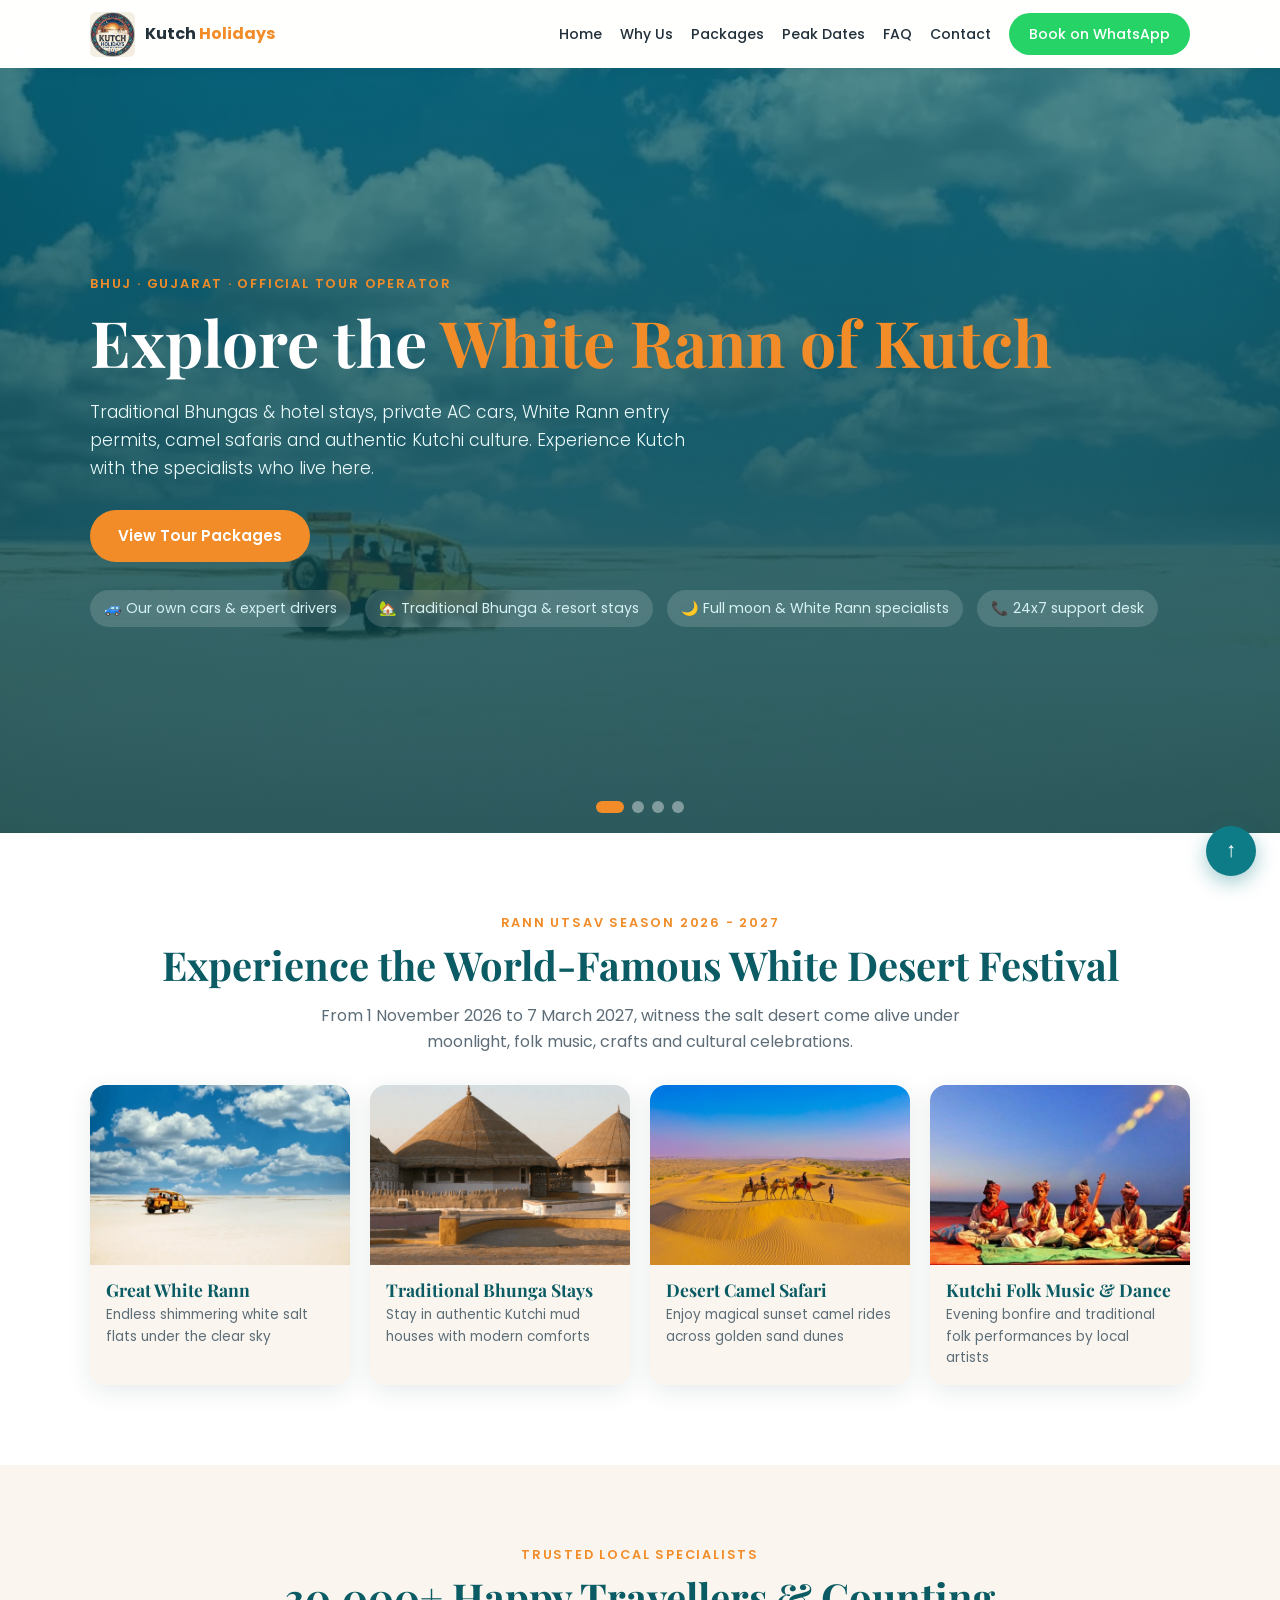
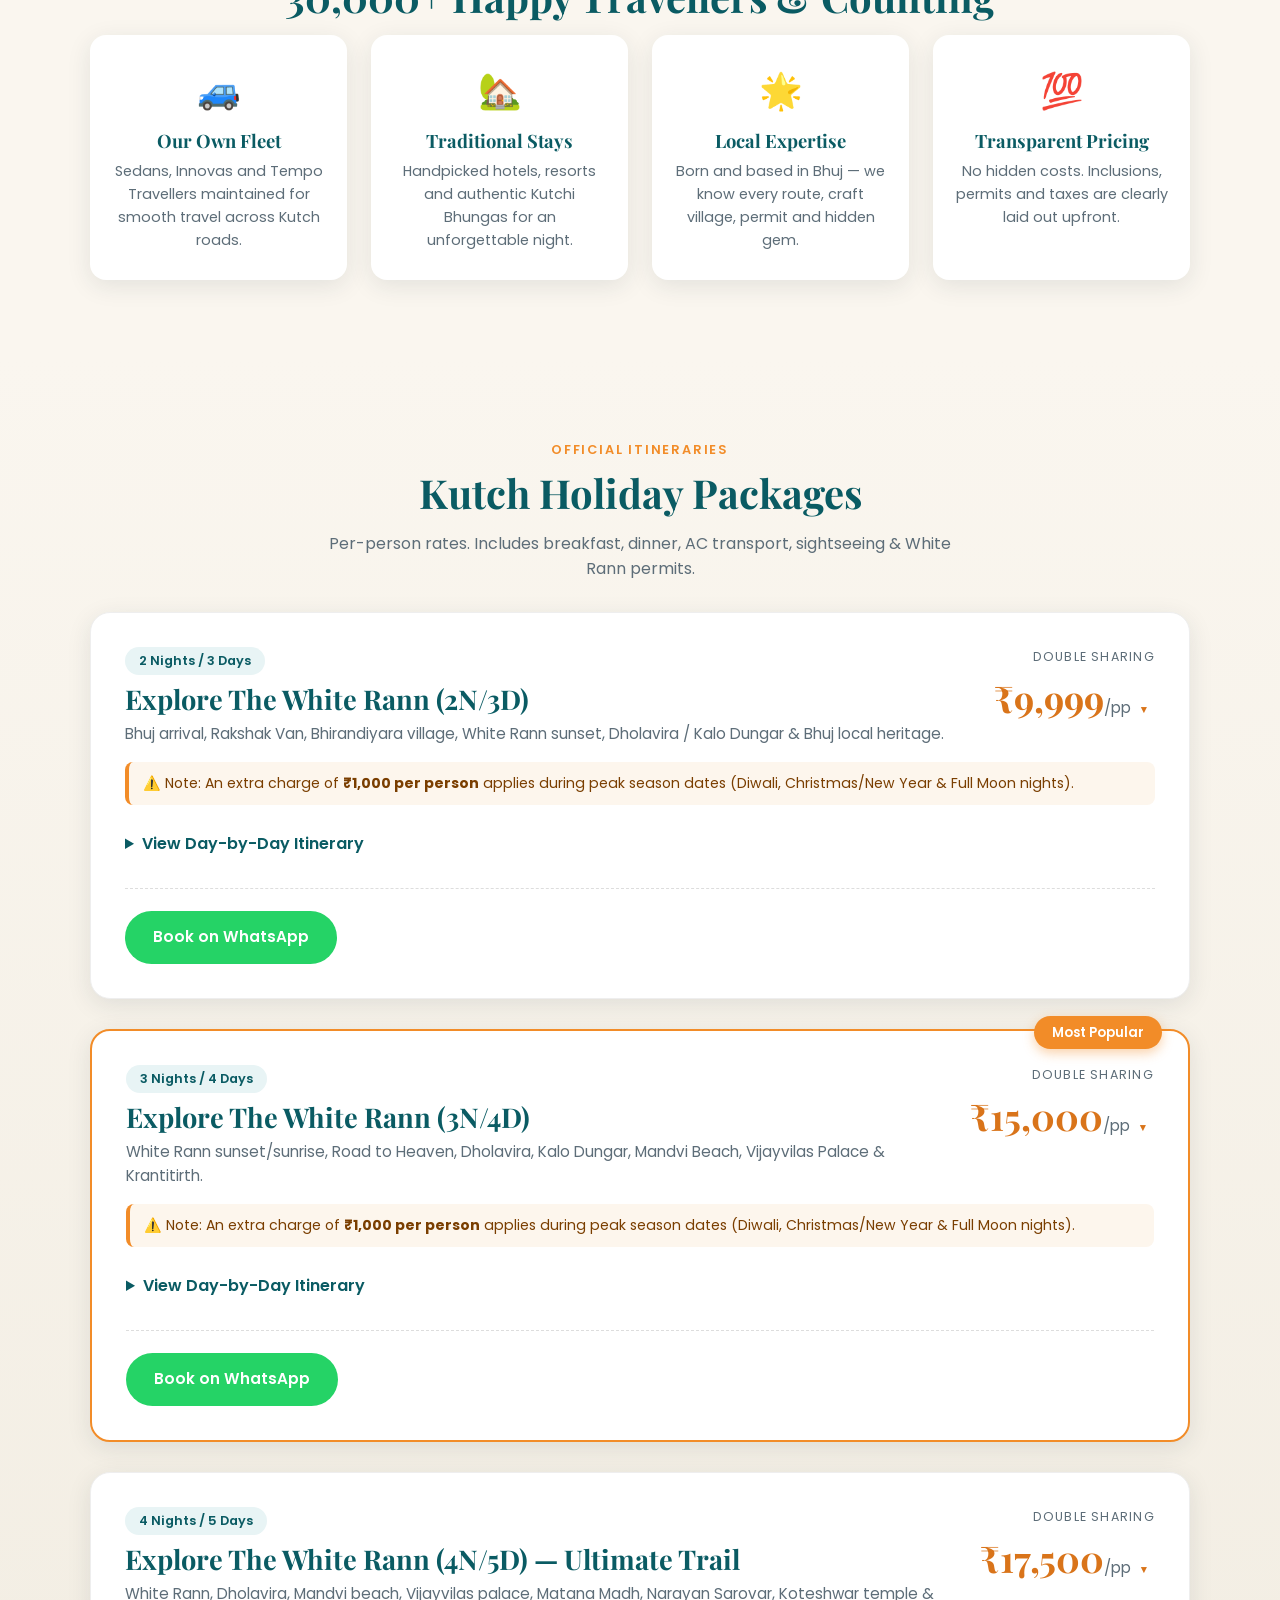
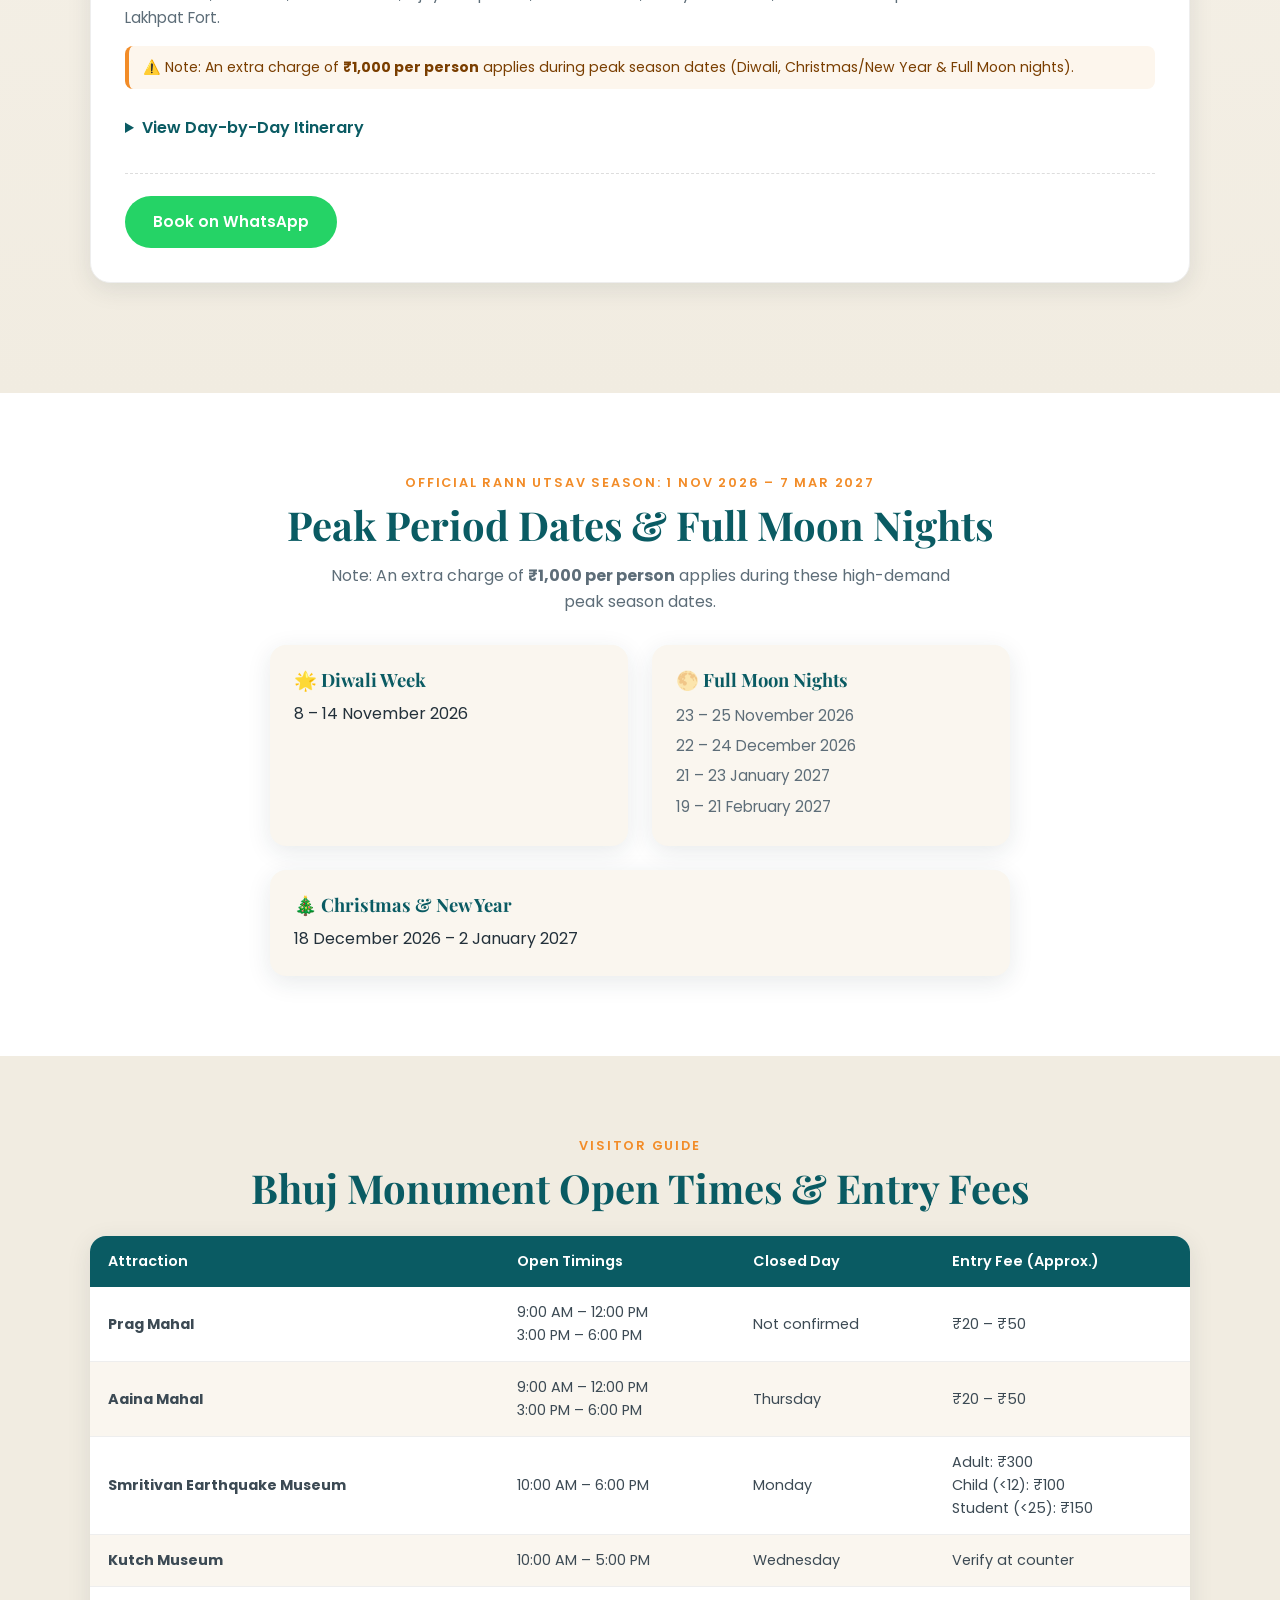
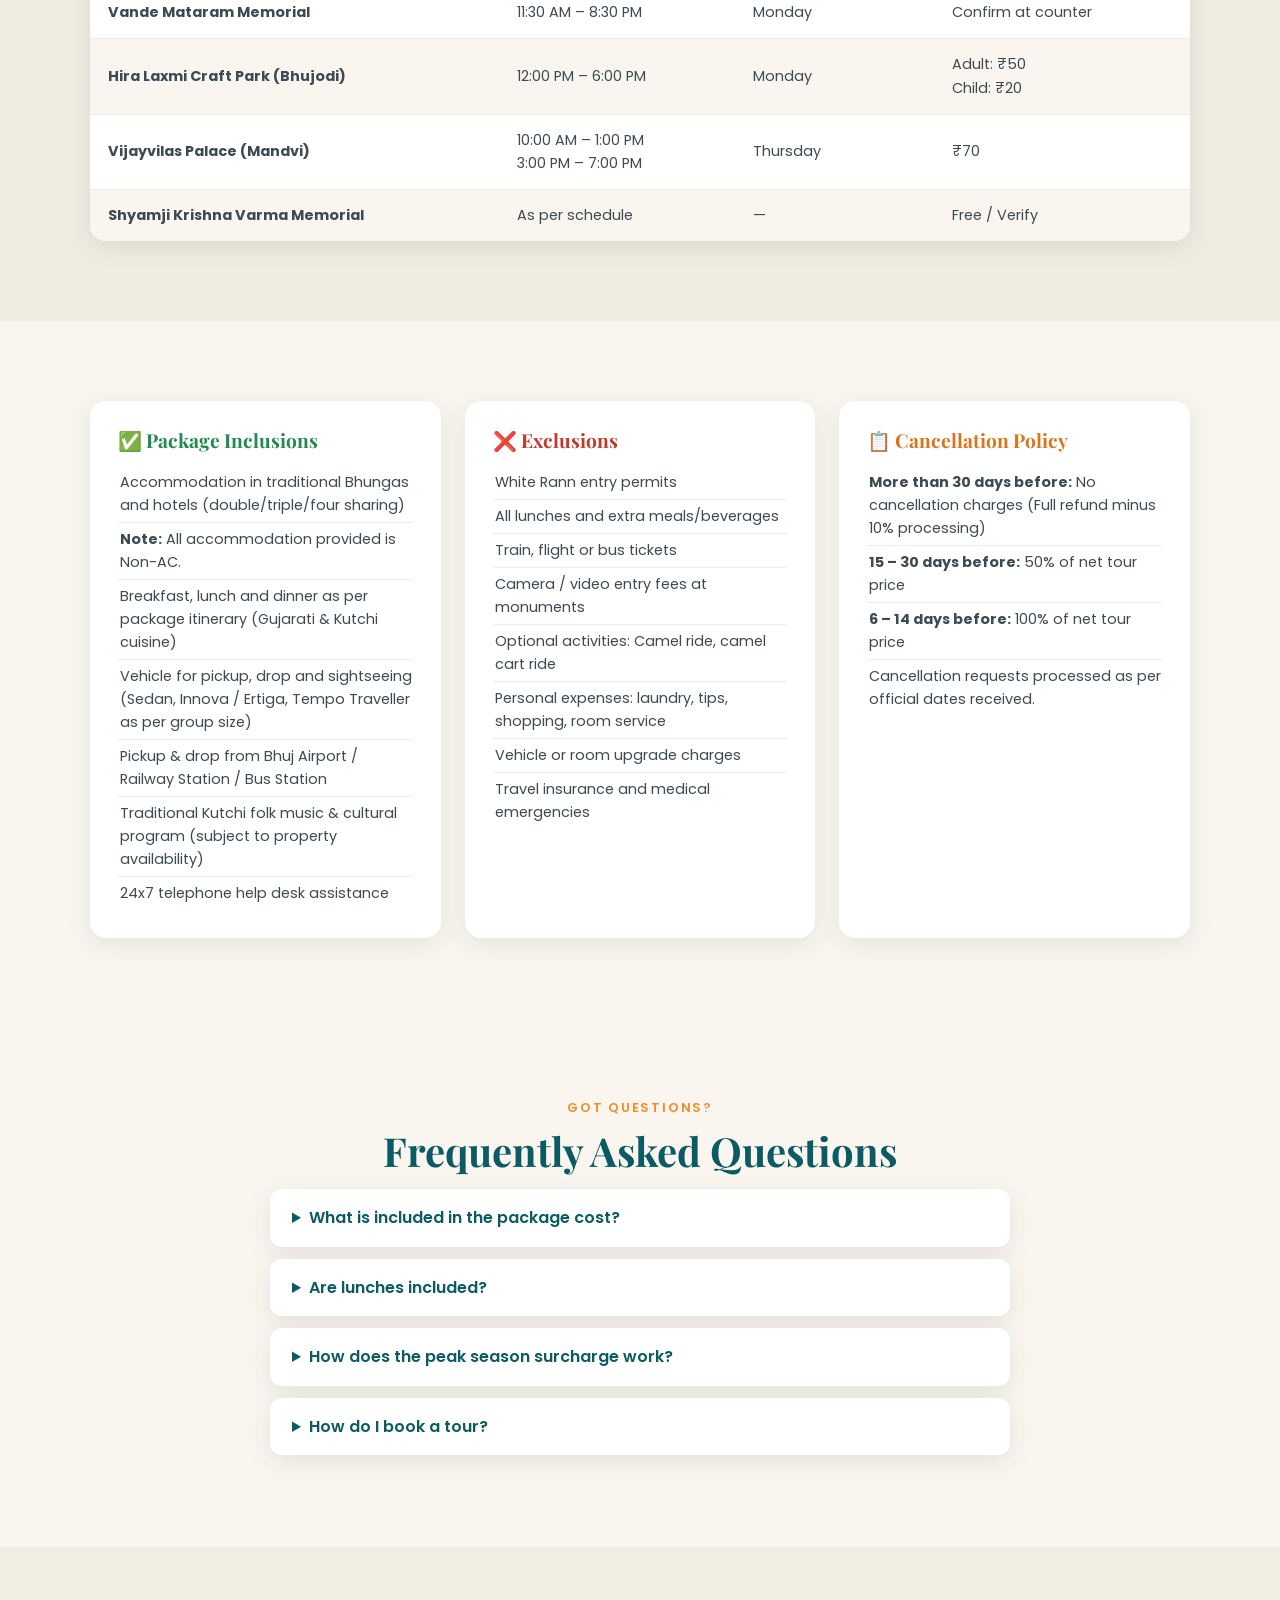
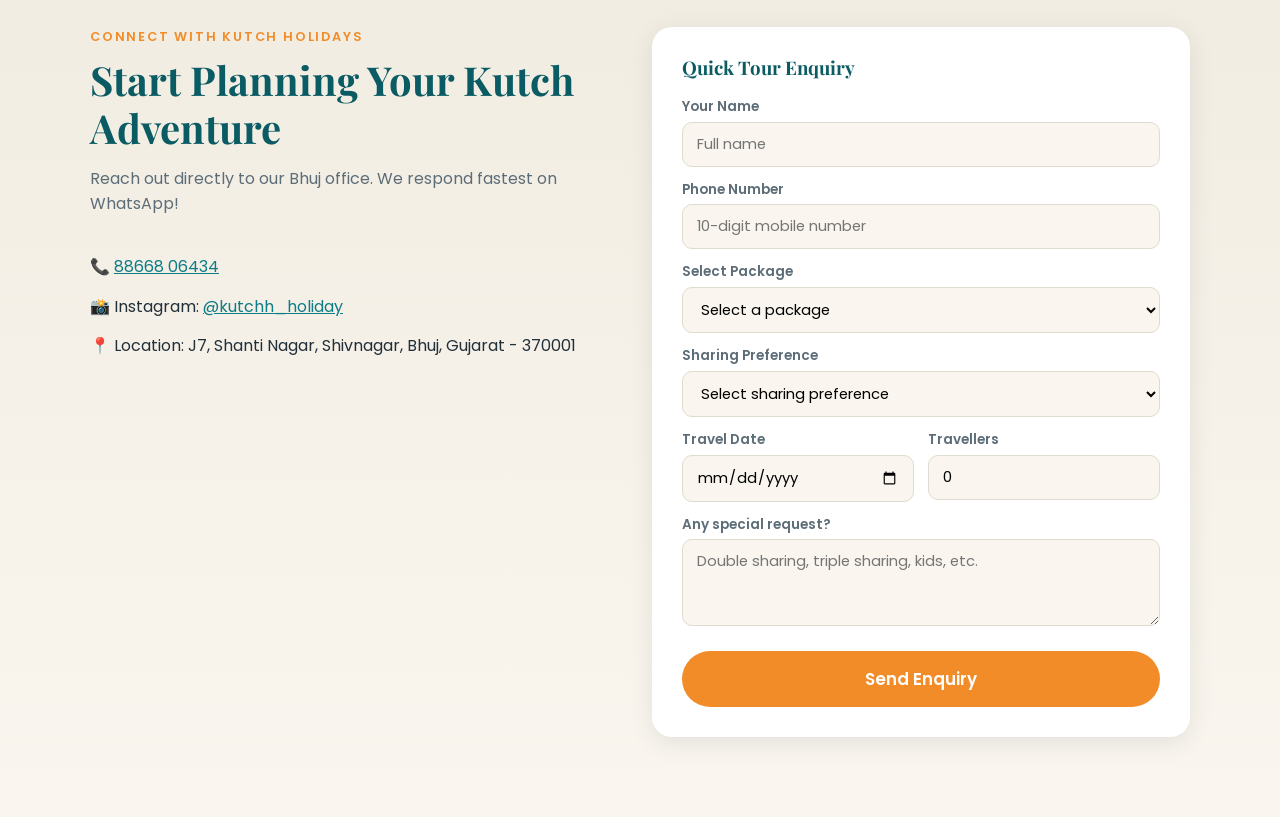
==== commit 07096cda: "Update logo to custom brand image" ====
--- a/website/index.html
+++ b/website/index.html
@@ -16,7 +16,7 @@
 <header class="navbar" id="navbar">
   <div class="container nav-inner">
     <a href="#home" class="brand">
-      <span class="brand-mark">KH</span>
+      <img src="images/logo.jpg" alt="Kutch Holidays Logo" style="height:45px; width:auto;">
       <span class="brand-text">Kutch <em>Holidays</em></span>
     </a>
     <nav class="nav-links" id="navLinks">
@@ -392,7 +392,7 @@
     <details><summary>What is included in the package cost?</summary><p>All hotel/Bhunga stays (Non-AC), breakfast & dinner as per package itinerary, vehicle transport with driver for all sightseeing, station/airport transfers, and White Rann permits.</p></details>
     <details><summary>Are lunches included?</summary><p>Lunches are not included in the standard package so you can explore local Kutchi food and street delicacies during sightseeing at your own pace.</p></details>
     <details><summary>How does the peak season surcharge work?</summary><p>During Diwali, Christmas & New Year, and Full Moon nights, rates are ₹1,000 extra per person due to high resort demand during Rann Utsav.</p></details>
-    <details><summary>How do I book a tour?</summary><p>You can instantly message us on WhatsApp at <strong>99090 00241</strong> or <strong>88668 06434</strong> with your travel dates and group size. We confirm availability within minutes.</p></details>
+    <details><summary>How do I book a tour?</summary><p>You can instantly message us on WhatsApp at <strong>88668 06434</strong> with your travel dates and group size. We confirm availability within minutes.</p></details>
   </div>
 </section>
 
@@ -404,9 +404,9 @@
       <h2>Start Planning Your Kutch Adventure</h2>
       <p class="lead">Reach out directly to our Bhuj office. We respond fastest on WhatsApp!</p>
       <ul class="contact-list">
-        <li>📞 <a href="tel:+918866806434">+91 88668 06434</a> / <a href="tel:+919909000241">+91 99090 00241</a></li>
-        <li>📸 Instagram: <a href="https://instagram.com/kutchh_holidays" target="_blank" rel="noopener">@kutchh_holidays</a></li>
-        <li>📍 Location: Bhuj, Kutch, Gujarat</li>
+        <li>📞 <a href="tel:+918866806434">88668 06434</a></li>
+        <li>📸 Instagram: <a href="https://www.instagram.com/kutchh_holiday" target="_blank" rel="noopener">@kutchh_holiday</a></li>
+        <li>📍 Location: J7, Shanti Nagar, Shivnagar, Bhuj, Gujarat - 370001</li>
       </ul>
     </div>
     <form class="enquiry-form" id="enquiryForm" action="https://formspree.io/f/YOUR_FORM_ID" method="POST">
@@ -441,22 +441,20 @@
 </section>
 
 <!-- ============ FOOTER ============ -->
-<footer class="footer">
+<!--<footer class="footer">
   <div class="container footer-inner">
     <div>
-      <a href="#home" class="brand light"><span class="brand-mark">KH</span><span class="brand-text">Kutch <em>Holidays</em></span></a>
+      <a href="#home" class="brand light"><img src="images/logo.jpg" alt="Kutch Holidays Logo" style="height:45px; width:auto;"><span class="brand-text">Kutch <em>Holidays</em></span></a>
       <p class="tagline">Explore the Magic of Kutch · Bhuj, Gujarat</p>
     </div>
     <div class="footer-links">
-      <a href="#packages">Packages</a>
-      <a href="#peak-dates">Rann Utsav Dates</a>
       <a href="#monuments">Timings</a>
       <a href="#contact">Contact</a>
       <a href="https://instagram.com/kutchh_holidays" target="_blank" rel="noopener">Instagram</a>
     </div>
     <p class="copyright">© 2026 Kutch Holidays · Bhuj, Gujarat</p>
   </div>
-</footer>
+</footer>-->
 
 <a class="up-float" href="#home" aria-label="Back to top">↑</a>
 
--- a/website/style.css
+++ b/website/style.css
@@ -53,8 +53,7 @@
 .navbar{position:sticky;top:0;z-index:50;background:rgba(255,255,255,.94);backdrop-filter:blur(8px);box-shadow:0 2px 12px rgba(0,0,0,.06)}
 .nav-inner{display:flex;align-items:center;justify-content:space-between;height:68px}
 .brand{display:flex;align-items:center;gap:10px;text-decoration:none;color:var(--ink);font-weight:700}
-.brand-mark{width:40px;height:40px;border-radius:50%;background:linear-gradient(135deg,var(--teal),var(--orange));
-  color:#fff;display:grid;place-items:center;font-weight:800;font-size:.9rem;font-family:'Playfair Display',serif}
+.brand img{height:45px;width:auto;border-radius:6px;object-fit:contain}
 .brand-text em{color:var(--orange);font-style:normal}
 .nav-links{display:flex;align-items:center;gap:18px}
 .nav-links a{text-decoration:none;color:var(--ink);font-weight:500;font-size:.88rem}
